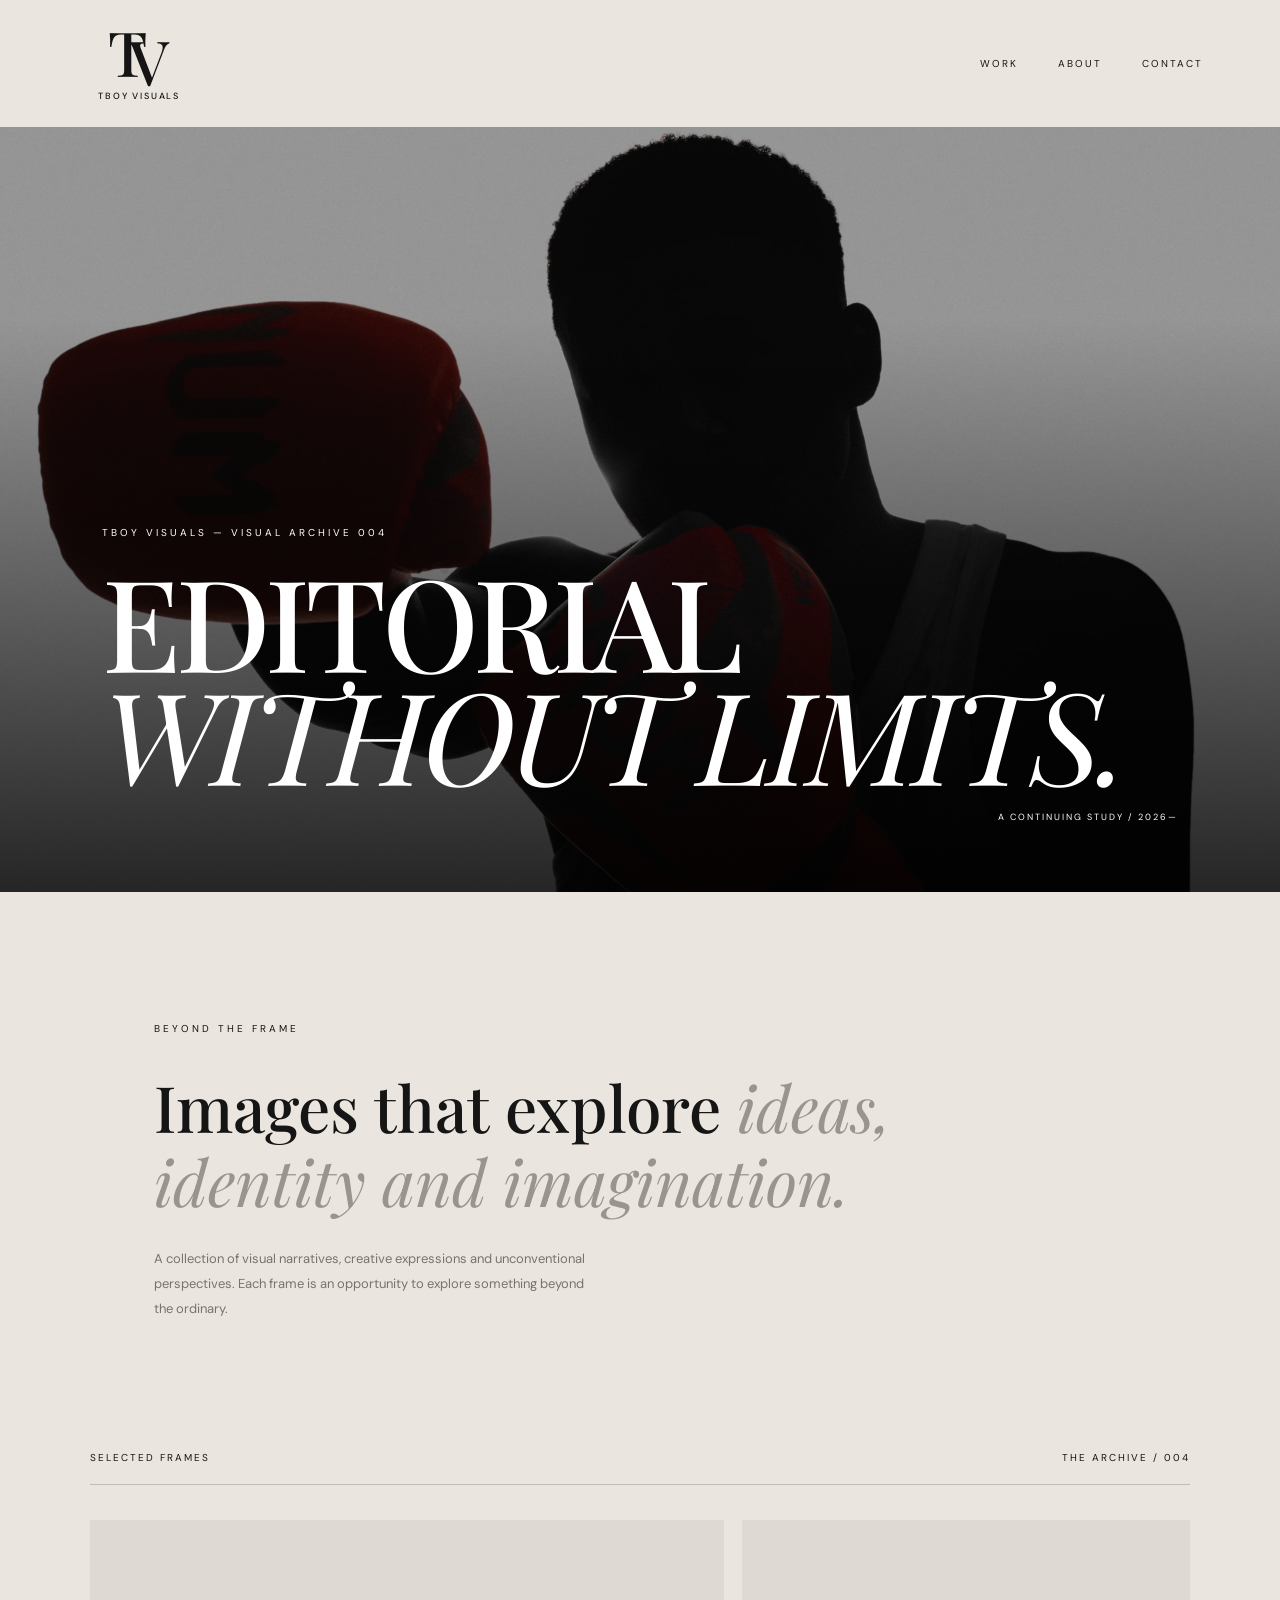
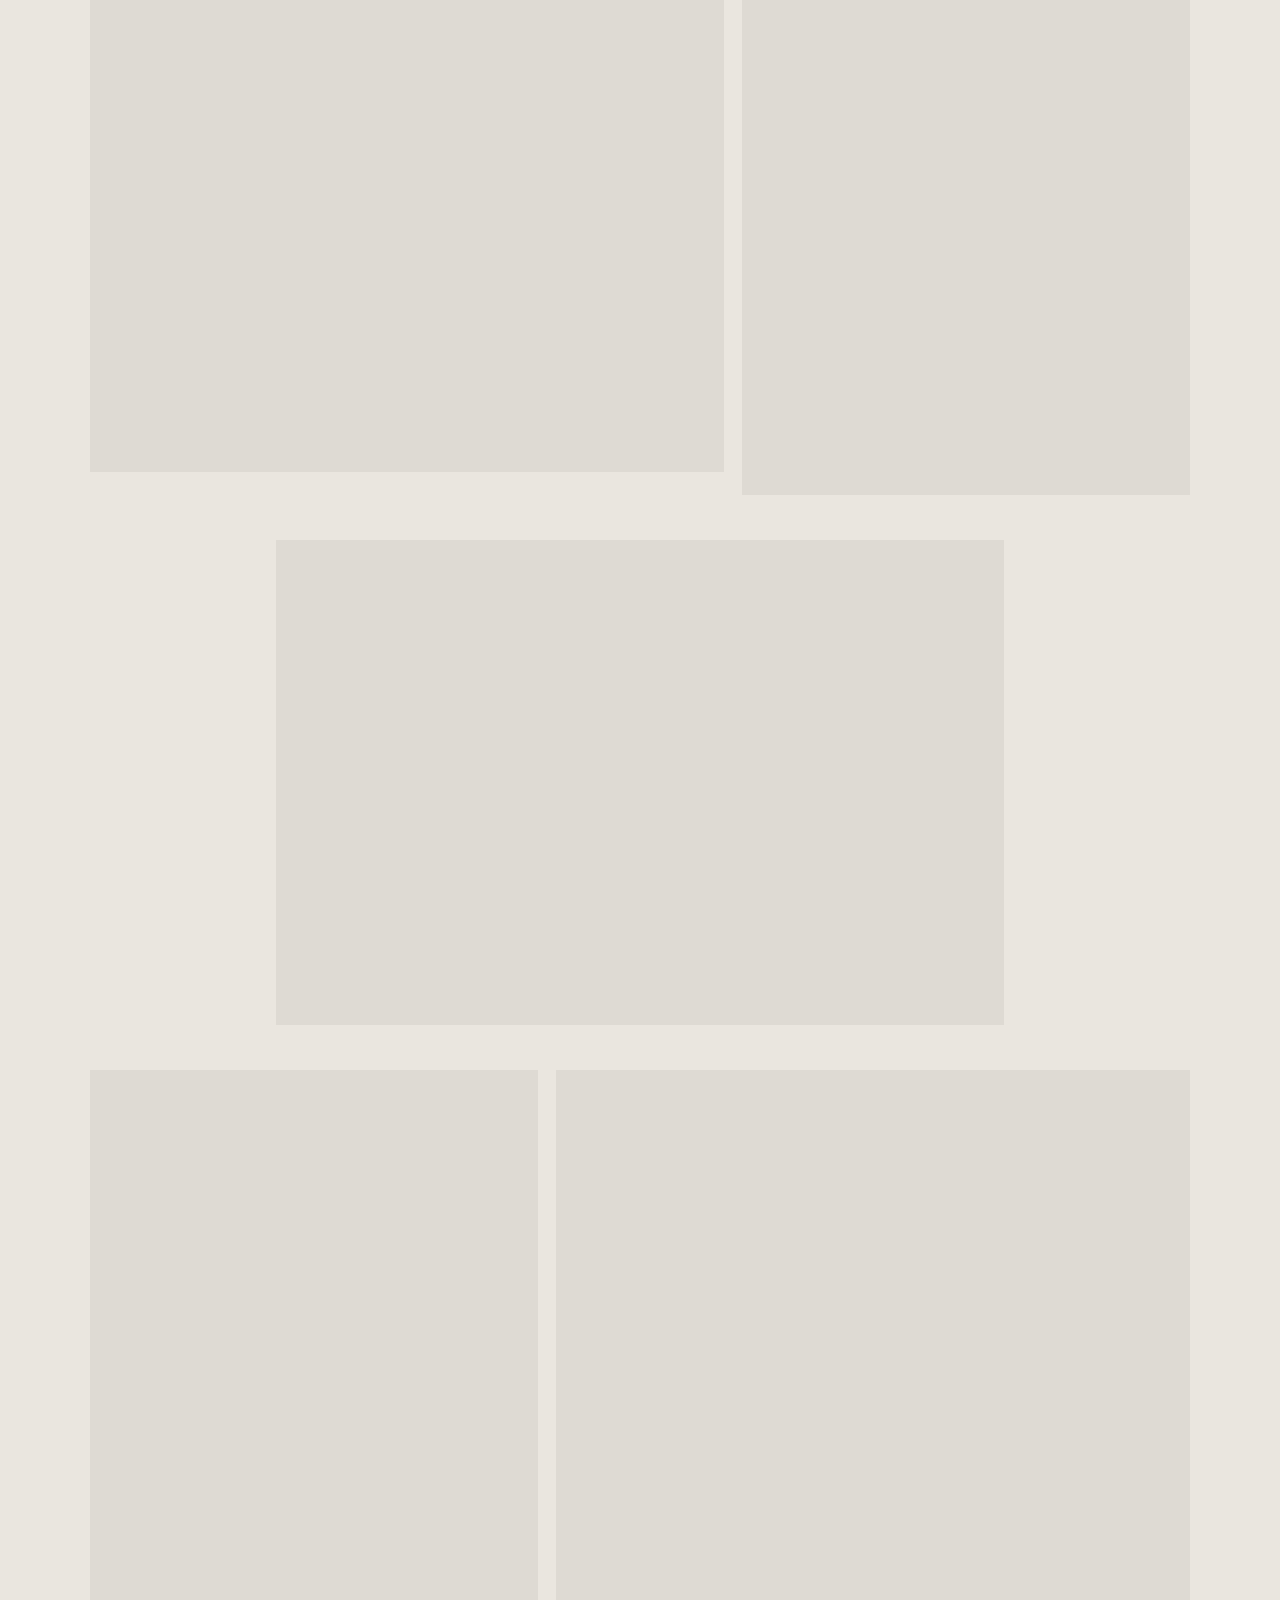
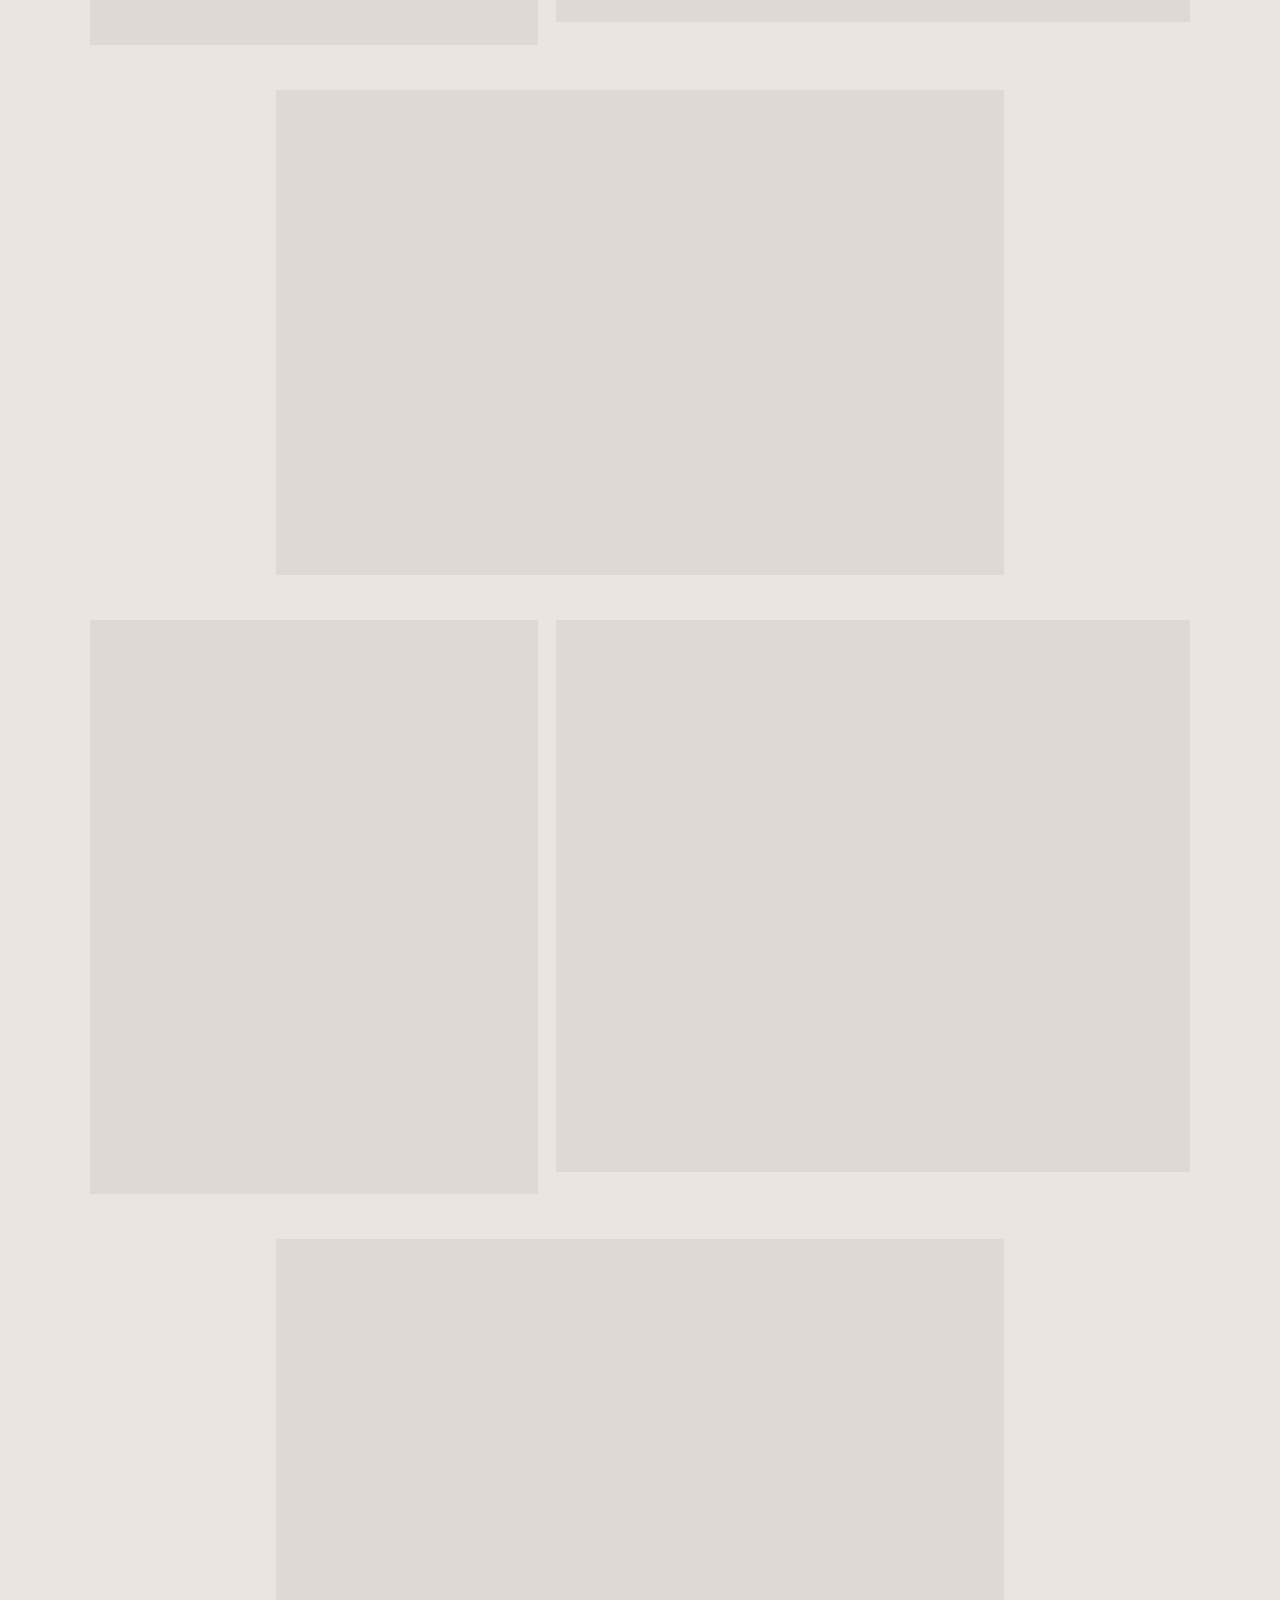
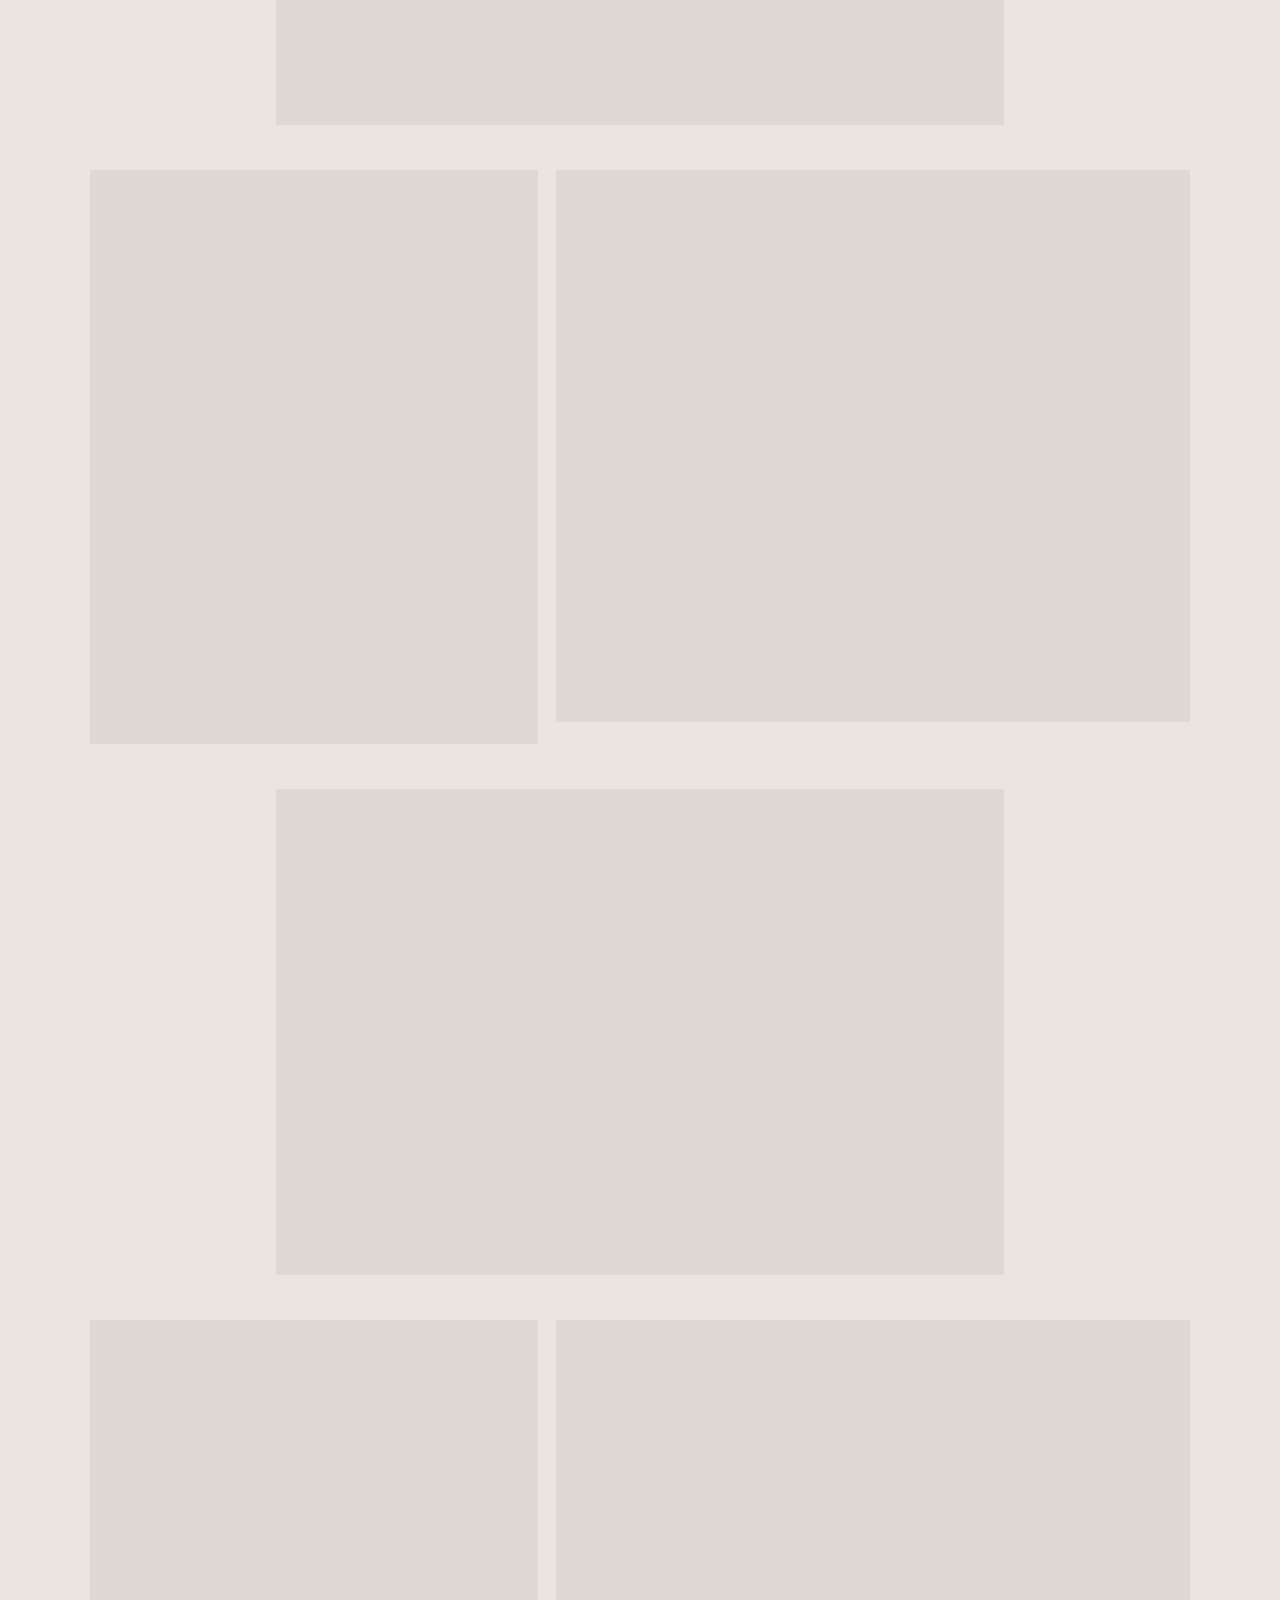
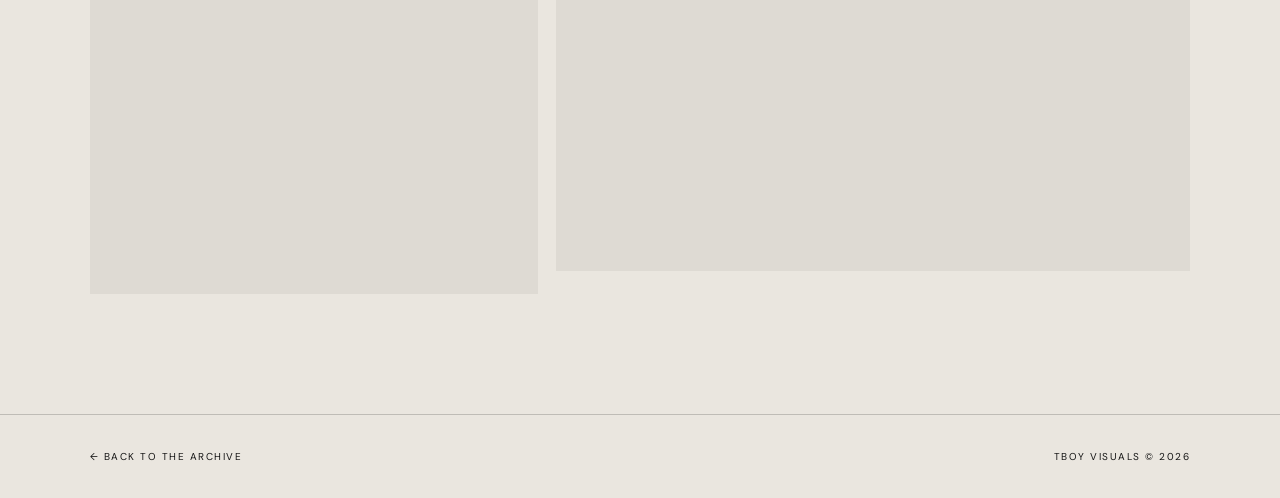
==== project/editorial.html @ 722195fd "Update portfolio gallery and captions" ====
<!DOCTYPE html>
<html lang="en">

<head>
    <meta charset="UTF-8">
    <meta name="viewport" content="width=device-width, initial-scale=1.0">

    <title>Editorial — Tboy Visuals</title>
    <meta name="description" content="Explore the editorial photography archive of Tboy Visuals, featuring creative portraits, visual stories and artistic experiments.">

    <link rel="stylesheet" href="../style.css">
    <link rel="stylesheet" href="editorial.css">
</head>

<body class="editorial-page">

    <!-- NAVIGATION -->
    <header class="navbar">

        <a href="../index.html" class="logo">
            <span class="logo-monogram">
                <span class="logo-t">T</span>
                <span class="logo-v">V</span>
            </span>

            <span class="logo-name">TBOY VISUALS</span>
        </a>

        <nav class="nav-links">
            <a href="../index.html#work">WORK</a>
            <a href="../index.html#about">ABOUT</a>
            <a href="../index.html#contact">CONTACT</a>
        </nav>

    </header>

    <main>

        <!-- EDITORIAL HERO -->
        <section class="editorial-hero">

            <img
                src="../images-webp/Editorial/cover.webp"
                alt="Editorial photography archive cover"
                fetchpriority="high"
                decoding="async"
            >

            <div class="editorial-hero-text">
                <p>TBOY VISUALS — VISUAL ARCHIVE 004</p>

                <h1>
                    EDITORIAL<br>
                    <em>WITHOUT LIMITS.</em>
                </h1>
            </div>

            <span class="editorial-hero-index">
                A CONTINUING STUDY / 2026—
            </span>

        </section>

        <!-- INTRODUCTION -->
        <section class="editorial-intro">

            <p class="editorial-label">
                BEYOND THE FRAME
            </p>

            <h2>
                Images that explore
                <em>ideas, identity and imagination.</em>
            </h2>

            <p class="editorial-description">
                A collection of visual narratives, creative expressions
                and unconventional perspectives. Each frame is an
                opportunity to explore something beyond the ordinary.
            </p>

        </section>

        <!-- EDITORIAL ARCHIVE -->
        <section class="editorial-collection" id="collection">

            <div class="editorial-collection-heading">
                <p>SELECTED FRAMES</p>
                <span>THE ARCHIVE / 004</span>
            </div>

            <div class="editorial-grid">

                <figure class="editorial-item editorial-large">
                    <img src="../images-webp/Editorial/BTUY6189.webp" alt="Editorial photograph" loading="lazy" decoding="async">
                </figure>

                <figure class="editorial-item editorial-tall">
                    <img src="../images-webp/Editorial/BWYS1228.webp" alt="Editorial photograph" loading="lazy" decoding="async">
                </figure>

                <figure class="editorial-item editorial-wide">
                    <img src="../images-webp/Editorial/BWYZ4454.webp" alt="Editorial photograph" loading="lazy" decoding="async">
                </figure>

                <figure class="editorial-item editorial-tall">
                    <img src="../images-webp/Editorial/EIAX9737.webp" alt="Editorial photograph" loading="lazy" decoding="async">
                </figure>

                <figure class="editorial-item editorial-large">
                    <img src="../images-webp/Editorial/FTWK3953.webp" alt="Editorial photograph" loading="lazy" decoding="async">
                </figure>

                <figure class="editorial-item editorial-wide">
                    <img src="../images-webp/Editorial/GRJX7339.webp" alt="Editorial photograph" loading="lazy" decoding="async">
                </figure>

                <figure class="editorial-item editorial-tall">
                    <img src="../images-webp/Editorial/HGES3679.webp" alt="Editorial photograph" loading="lazy" decoding="async">
                </figure>

                <figure class="editorial-item editorial-large">
                    <img src="../images-webp/Editorial/HHCA7474.webp" alt="Editorial photograph" loading="lazy" decoding="async">
                </figure>

                <figure class="editorial-item editorial-wide">
                    <img src="../images-webp/Editorial/IKUN6637.webp" alt="Editorial photograph" loading="lazy" decoding="async">
                </figure>

                <figure class="editorial-item editorial-tall">
                    <img src="../images-webp/Editorial/LSKI1892.webp" alt="Editorial photograph" loading="lazy" decoding="async">
                </figure>

                <figure class="editorial-item editorial-large">
                    <img src="../images-webp/Editorial/MNEJ0336.webp" alt="Editorial photograph" loading="lazy" decoding="async">
                </figure>

                <figure class="editorial-item editorial-wide">
                    <img src="../images-webp/Editorial/OBAS9165.webp" alt="Editorial photograph" loading="lazy" decoding="async">
                </figure>

                <figure class="editorial-item editorial-tall">
                    <img src="../images-webp/Editorial/OSHS4304.webp" alt="Editorial photograph" loading="lazy" decoding="async">
                </figure>

                <figure class="editorial-item editorial-large">
                    <img src="../images-webp/Editorial/RAYI9816.webp" alt="Editorial photograph" loading="lazy" decoding="async">
                </figure>

            </div>

        </section>

    </main>

    <!-- FOOTER -->
    <footer class="editorial-footer">

        <a href="../index.html">← BACK TO THE ARCHIVE</a>

        <span>TBOY VISUALS © 2026</span>

    </footer>

    <script src="editorial.js"></script>

</body>
</html>
---- style.css ----
@import url('https://fonts.googleapis.com/css2?family=DM+Sans:wght@400;500;600;700&family=Playfair+Display:ital,wght@0,500;0,600;0,700;1,500;1,600;1,700&display=swap');

:root {
    --dark: #151515;
    --cream: #eae6df;
    --muted: #99958e;
    --accent: #b5a58c;
}

* {
    margin: 0;
    padding: 0;
    box-sizing: border-box;
}

html {
    scroll-behavior: smooth;
}

body {
    background: var(--cream);
    color: var(--dark);
    font-family: 'DM Sans', sans-serif;
}

/* =================================
   NAVIGATION
================================= */

.navbar {
    width: 100%;
    padding: 25px 6%;
    display: flex;
    justify-content: space-between;
    align-items: center;
    background: var(--cream);
    position: relative;
    z-index: 100;
}

.logo {
    color: var(--dark);
    font-size: 23px;
    font-weight: 700;
    letter-spacing: -2px;
    text-decoration: none;
}

.nav-links {
    display: flex;
    gap: 40px;
}

.nav-links a {
    position: relative;
    display: inline-block;
    padding: 8px 0;
    text-decoration: none;
    color: var(--dark);
    font-size: 10px;
    letter-spacing: 2px;
    transition: color 0.35s ease;
}

.nav-links a::after {
    content: "";
    position: absolute;
    left: 0;
    bottom: 2px;
    width: 100%;
    height: 1px;
    background: var(--dark);
    transform: scaleX(0);
    transform-origin: right;
    transition: transform 0.4s cubic-bezier(.2,.7,.2,1);
}

.nav-links a:hover::after {
    transform: scaleX(1);
    transform-origin: left;
}

.nav-links a:hover {
    opacity: 1;
}

.menu-toggle {
    display: none;
    background: none;
    border: none;
    font-size: 24px;
    cursor: pointer;
}

/* SIGNATURE LOGO */

.navbar .logo {
    display: flex;
    flex-direction: column;
    align-items: center;
    justify-content: center;
    flex-shrink: 0;
    width: 125px;
    text-decoration: none;
    color: var(--dark);
    gap: 0;
}

.logo-monogram {
    position: relative;
    display: block;
    width: 76px;
    height: 62px;
    font-family: 'Playfair Display', serif;
    color: var(--dark);
}

.navbar .logo .logo-t,
.navbar .logo .logo-v {
    position: absolute;
    font-size: 62px;
    line-height: 1;
    font-weight: 500;
}

.navbar .logo .logo-t {
    top: -4px;
    left: 7px;
}

.navbar .logo .logo-v {
    top: 5px;
    left: 28px;
}

.navbar .logo .logo-name {
    display: block;
    color: var(--dark);
    font-family: 'DM Sans', sans-serif;
    font-size: 9px;
    font-weight: 500;
    letter-spacing: 0.20em;
    white-space: nowrap;
    margin-top: 3px;
}

/* NAVIGATION INTERACTIONS */

.nav-links a:focus-visible,
.menu-toggle:focus-visible {
    outline: 1px solid var(--dark);
    outline-offset: 5px;
}

.menu-toggle {
    width: 32px;
    height: 32px;
    flex-direction: column;
    align-items: center;
    justify-content: center;
    gap: 6px;
}

.menu-toggle span {
    display: block;
    width: 25px;
    height: 1px;
    background: var(--dark);
    transition: transform 0.35s ease;
    transform-origin: center;
}

.menu-toggle.active span:first-child {
    transform: translateY(3.5px) rotate(45deg);
}

.menu-toggle.active span:last-child {
    transform: translateY(-3.5px) rotate(-45deg);
}

/* =================================
   HERO
================================= */

.hero {
    min-height: 78vh;
    max-height: 850px;

    background:
        linear-gradient(
            to right,
            rgba(21, 21, 21, 0.72),
            rgba(21, 21, 21, 0.12)
        ),
        linear-gradient(
            to top,
            rgba(21, 21, 21, 0.55),
            transparent 35%
        ),
        url("images/hero.JPG") center 40% / cover no-repeat;

    color: var(--cream);
    padding: 100px 6% 35px;
    display: flex;
    flex-direction: column;
    justify-content: space-between;
    position: relative;
    overflow: hidden;
}

.hero-content {
    margin-top: 75px;
    max-width: 850px;
    position: relative;
    z-index: 2;
}

.hero-eyebrow,
.section-label {
    font-size: 10px;
    letter-spacing: 3px;
    font-weight: 600;
}

.hero-eyebrow {
    color: var(--cream);
    margin-bottom: 28px;
    font-size: 9px;
    letter-spacing: 4px;
    font-weight: 500;
    text-transform: uppercase;
    opacity: 0.8;
}

.hero h1 {
    font-size: clamp(65px, 8.5vw, 118px);
    line-height: 0.94;
    letter-spacing: -5px;
    font-weight: 500;
    max-width: 900px;
}

.hero h1 em,
.intro h2 em,
.contact h2 em {
    font-family: 'Playfair Display', serif;
    font-weight: 500;
}

.hero-link {
    display: inline-flex;
    align-items: center;
    gap: 12px;
    margin-top: 45px;
    margin-bottom: 35px;
    padding-bottom: 8px;
    color: var(--cream);
    text-decoration: none;
    font-size: 9px;
    font-weight: 500;
    letter-spacing: 2.5px;
    position: relative;
}

.hero-link::after {
    content: "";
    position: absolute;
    left: 0;
    bottom: 0;
    width: 100%;
    height: 1px;
    background: var(--cream);
    transform: scaleX(0);
    transform-origin: right;
    transition: transform 0.4s cubic-bezier(.2,.7,.2,1);
}

.hero-link:hover::after {
    transform: scaleX(1);
    transform-origin: left;
}

.hero-bottom {
    display: flex;
    justify-content: space-between;
    color: var(--muted);
    font-size: 9px;
    letter-spacing: 2px;
}

/* DESKTOP HERO */

@media (min-width: 769px) {
    .hero {
        background-position:
            center,
            center,
            center 65%;

        background-size:
            auto,
            auto,
            cover;
    }
}

/* =================================
   INTRO
================================= */

.intro {
    padding: 150px 10% 160px;
    background: var(--cream);
    position: relative;
}

.intro .section-label {
    font-size: 9px;
    letter-spacing: 3px;
    color: var(--muted);
    margin-bottom: 65px;
}

.intro h2 {
    max-width: 1050px;
    font-size: clamp(48px, 6.5vw, 88px);
    line-height: 1.08;
    letter-spacing: -3px;
    font-weight: 500;
}

.intro h2 em {
    font-family: 'Playfair Display', serif;
    font-weight: 500;
}

.intro-description {
    max-width: 360px;
    margin: 55px 0 0 auto;
    font-size: 13px;
    line-height: 1.9;
    color: #77736d;
}

/* =================================
   WORK / SELECTED GALLERY
================================= */

.work {
    padding: 100px 6% 150px;
    background: var(--cream);
}

/* ==========================================
   ARCHIVE HEADING — FRAMED EDITORIAL PANEL
========================================== */

.section-heading {
    position: relative;
    display: flex;
    flex-direction: column;
    align-items: flex-start;
    width: 100%;
    margin-bottom: 65px;
    padding: 38px 42px 34px;
    border: 1px solid rgba(21, 21, 21, 0.22);
    background: rgba(255, 255, 255, 0.12);
}

.section-heading::before {
    content: "✿  THE COLLECTION";
    position: absolute;
    top: -7px;
    right: 28px;
    padding: 0 12px;
    background: var(--cream);
    color: var(--muted);
    font-size: 8px;
    font-weight: 500;
    letter-spacing: 2.5px;
}

.section-heading .section-label {
    color: var(--muted);
    font-size: 9px;
    letter-spacing: 3px;
}

.section-heading h2 {
    font-family: 'Playfair Display', serif;
    font-size: clamp(55px, 7vw, 95px);
    font-weight: 500;
    letter-spacing: -4px;
    line-height: 1;
    margin-top: 18px;
}

/* REMOVE REGISTERED SYMBOL */

.section-heading h2 span {
    display: none;
}

/* DESCRIPTION INSIDE THE BORDER */

.section-heading > p {
    max-width: 390px;
    margin-top: 22px;
    color: #77736d;
    font-family: 'Playfair Display', serif;
    font-size: 17px;
    font-style: italic;
    line-height: 1.7;
    letter-spacing: 0;
}

/* DESKTOP HOVER EFFECTS */

@media (hover: hover) {
    .gallery-item:hover img {
        transform: scale(1.07);
    }

    .gallery-item:hover::after {
        opacity: 1;
    }

    .gallery-item:hover span {
        transform: translateY(-10px);
    }
}

/* MOBILE GALLERY PRESENTATION */

@media (hover: none) {
    .gallery-item::after {
        opacity: 0.75;
    }
}

/* =================================
   ABOUT PROFILE
================================= */

.about-profile {
    padding: 130px 8%;
    background: var(--cream);
    display: grid;
    grid-template-columns: 0.9fr 1.1fr;
    align-items: center;
    gap: 10%;
}

/* PORTRAIT */

.about-image {
    position: relative;
    width: 100%;
    max-width: 520px;
}

.about-image img {
    display: block;
    width: 100%;
    height: auto;
    object-fit: cover;
}

.about-image-caption {
    display: block;
    margin-top: 16px;
    font-size: 8px;
    letter-spacing: 2.5px;
    color: var(--muted);
}

/* ABOUT CONTENT */

.about-content {
    max-width: 600px;
}

.about-content .section-label {
    color: var(--muted);
    font-size: 9px;
    letter-spacing: 3px;
    margin-bottom: 35px;
}

.about-content h2 {
    font-size: clamp(42px, 5vw, 68px);
    line-height: 1.08;
    letter-spacing: -3px;
    font-weight: 600;
    margin-bottom: 40px;
}

.about-content h2 em {
    display: block;
    font-family: 'Playfair Display', serif;
    font-weight: 600;
}

/* ABOUT BODY TEXT */

.about-description {
    max-width: 490px;
}

.about-description p {
    font-family: 'DM Sans', sans-serif;
    font-size: 14px;
    font-weight: 600;
    line-height: 1.9;
    letter-spacing: 0.1px;
    color: #55514c;
    margin-bottom: 25px;
}

/* PERSONAL PHILOSOPHY QUOTE */

.about-quote {
    max-width: 490px;
    margin: 42px 0;
    padding-left: 22px;
    border-left: 2px solid var(--accent);
    font-family: 'Playfair Display', serif;
    font-size: 21px;
    font-weight: 700;
    font-style: italic;
    line-height: 1.75;
    color: var(--dark);
}

/* CLOSING SIGNATURE */

.about-description .about-signature {
    font-family: 'Playfair Display', serif;
    font-size: 19px;
    font-weight: 700;
    font-style: italic;
    line-height: 1.8;
    color: var(--dark);
    margin-top: 35px;
}

/* ABOUT NUMBER */

.about-number {
    display: block;
    margin-top: 45px;
    font-size: 8px;
    letter-spacing: 2px;
    color: var(--muted);
}


/* =================================
   CONTACT — EDITORIAL LAYOUT
================================= */

.contact {
    background: var(--dark);
    color: var(--cream);
    padding: 130px 10% 55px;
}

.contact-layout {
    display: grid;
    grid-template-columns: 1.4fr 0.8fr;
    gap: 8%;
    align-items: center;
    margin-top: 65px;
}

.contact h2 {
    font-size: clamp(55px, 7.5vw, 100px);
    line-height: 1;
    letter-spacing: -5px;
    font-weight: 500;
}

.contact h2 em {
    color: var(--accent);
    font-family: 'Playfair Display', serif;
    font-weight: 500;
}

.contact-intro {
    max-width: 340px;
    color: #aaa49b;
    font-size: 13px;
    line-height: 1.9;
    margin-bottom: 45px;
}

.contact-links {
    display: flex;
    flex-direction: column;
    gap: 30px;
}

.contact-links a {
    display: flex;
    flex-direction: column;
    gap: 9px;
    width: fit-content;
    color: var(--cream);
    text-decoration: none;
    font-size: 10px;
    letter-spacing: 2px;
    transition: opacity 0.3s ease, transform 0.3s ease;
}

.contact-links a span {
    color: #aaa49b;
    font-size: 12px;
    letter-spacing: 0.5px;
}

.contact-links a:hover {
    opacity: 0.65;
    transform: translateX(5px);
}

.contact-signoff {
    margin-top: 110px;
    padding-top: 22px;
    border-top: 1px solid #49443e;
    color: var(--accent);
    font-size: 9px;
    letter-spacing: 3px;
}

/* MOBILE CONTACT */

@media (max-width: 600px) {

    .contact {
        padding: 95px 7% 40px;
    }

    .contact-layout {
        grid-template-columns: 1fr;
        gap: 45px;
        margin-top: 45px;
    }

    .contact h2 {
        font-size: clamp(48px, 12vw, 68px);
        letter-spacing: -3px;
    }

    .contact-intro {
        max-width: 100%;
        margin-bottom: 30px;
    }

    .contact-links {
        gap: 25px;
    }

    .contact-signoff {
        margin-top: 75px;
        font-size: 8px;
        letter-spacing: 2px;
    }
}


/* =================================
   FOOTER — EDITORIAL SIGNATURE
================================= */

.footer {
    background: var(--dark);
    color: var(--muted);
    padding: 30px 10%;
    border-top: 1px solid #333;
    display: flex;
    justify-content: space-between;
    align-items: center;
    gap: 25px;
    font-size: 9px;
    letter-spacing: 1.5px;
}

/* FOOTER LOGO */

.footer-logo {
    display: flex;
    flex-direction: column;
    align-items: center;
    text-decoration: none;
    color: var(--cream);
    gap: 2px;
    transition: opacity 0.3s ease;
}

.footer-logo:hover {
    opacity: 0.6;
}

.footer-monogram {
    position: relative;
    display: block;
    width: 43px;
    height: 37px;
    font-family: 'Playfair Display', serif;
    color: var(--cream);
}

.footer-monogram span {
    position: absolute;
    font-size: 39px;
    line-height: 1;
    font-weight: 500;
}

.footer-monogram span:first-child {
    top: -3px;
    left: 3px;
}

.footer-monogram span:last-child {
    top: 4px;
    left: 19px;
}

.footer-brand {
    font-family: 'DM Sans', sans-serif;
    font-size: 6px;
    font-weight: 600;
    letter-spacing: 1.5px;
    white-space: nowrap;
}

.footer p {
    margin: 0;
    text-align: center;
    font-size: 8px;
}

.footer-links {
    display: flex;
    align-items: center;
    gap: 28px;
}

.footer-links a {
    color: var(--cream);
    text-decoration: none;
    font-size: 8px;
    letter-spacing: 1.5px;
    transition: opacity 0.3s ease, transform 0.3s ease;
}

.footer-links a:hover {
    opacity: 0.55;
    transform: translateY(-2px);
}

/* MOBILE FOOTER */

@media (max-width: 600px) {

    .footer {
        padding: 30px 7%;
        flex-direction: column;
        align-items: center;
        gap: 25px;
    }

    .footer p {
        order: 3;
        font-size: 7px;
    }

    .footer-links {
        order: 2;
        gap: 25px;
    }

    .footer-logo {
        order: 1;
    }
}


/* =================================
   CINEMATIC PAGE TRANSITIONS
================================= */

body {
    opacity: 1;
    transform: scale(1);
    filter: blur(0);

    transition:
        opacity 0.35s ease,
        transform 0.35s ease,
        filter 0.35s ease;

    animation: pageReveal 0.8s ease both;
}

@keyframes pageReveal {
    from {
        opacity: 0;
        transform: scale(0.99);
        filter: blur(5px);
    }

    to {
        opacity: 1;
        transform: scale(1);
        filter: blur(0);
    }
}

body.page-exit {
    opacity: 0;
    transform: scale(0.99);
    filter: blur(2px);
}

@media (prefers-reduced-motion: reduce) {
    body {
        animation: none;
        transition: none;
    }
}

/* NATIVE PAGE TRANSITIONS */

@view-transition {
    navigation: auto;
}

::view-transition-old(root) {
    animation: page-out 0.35s ease both;
}

::view-transition-new(root) {
    animation: page-in 0.45s ease both;
}

@keyframes page-out {
    to {
        opacity: 0;
        transform: scale(0.985);
        filter: blur(3px);
    }
}

@keyframes page-in {
    from {
        opacity: 0;
        transform: scale(1.015);
        filter: blur(3px);
    }

    to {
        opacity: 1;
        transform: scale(1);
        filter: blur(0);
    }
}

/* =================================
   MOBILE RESPONSIVE DESIGN
================================= */

@media (max-width: 768px) {

    /* NAVIGATION */

    .navbar {
        padding: 18px 6%;
    }

    .menu-toggle {
        display: flex;
        position: relative;
        z-index: 102;
    }

    .menu-toggle:has(span:first-child) {
        transition: transform 0.3s ease;
    }

    .nav-links {
        display: flex;
        position: absolute;
        top: 100%;
        left: 0;
        width: 100%;
        padding: 30px 6%;
        background: var(--cream);
        flex-direction: column;
        gap: 25px;
        z-index: 101;

        opacity: 0;
        visibility: hidden;
        pointer-events: none;
        transform: translateY(-10px);

        transition:
            opacity 0.35s ease,
            transform 0.35s ease,
            visibility 0.35s ease;
    }

    .nav-links.active {
        opacity: 1;
        visibility: visible;
        pointer-events: auto;
        transform: translateY(0);
    }

    .nav-links a {
        width: fit-content;
        font-size: 11px;
        letter-spacing: 2.5px;
    }

    .menu-toggle.active span:first-child {
        transform: translateY(3.5px) rotate(45deg);
    }

    .menu-toggle.active span:last-child {
        transform: translateY(-3.5px) rotate(-45deg);
    }

    /* HERO */

    .hero {
        min-height: 75vh;
        padding: 80px 6% 25px;
        justify-content: flex-start;
        gap: 0;
    }

    .hero-content {
        margin-top: 170px;
    }

    .hero-link {
        margin-bottom: 10px;
        position: relative;
        top: 60px;
    }

    .hero-bottom {
        margin-top: 70px;
        gap: 20px;
        font-size: 7px;
    }

    /* INTRO */

    .intro {
        padding: 100px 6% 110px;
    }

    .intro .section-label {
        margin-bottom: 45px;
        font-size: 8px;
    }

    .intro h2 {
        font-size: clamp(42px, 10vw, 58px);
        line-height: 1.08;
        letter-spacing: -2px;
    }

    .intro-description {
        max-width: 280px;
        margin: 40px 0 0 auto;
        font-size: 12px;
    }

    /* WORK */

    .work {
        padding: 80px 6% 100px;
    }

    .section-heading {
        margin-bottom: 45px;
        padding: 29px 23px 26px;
    }

    .section-heading::before {
        right: 16px;
        font-size: 7px;
        letter-spacing: 2px;
    }

    .section-heading h2 {
        font-size: clamp(48px, 12vw, 58px);
        letter-spacing: -3px;
    }

    .section-heading h2 span {
        font-size: 14px;
        margin-left: 5px;
        transform: translateY(4px);
    }

    .section-heading > p {
        max-width: 260px;
        margin-top: 17px;
        font-size: 11px;
    }

    .gallery {
        grid-template-columns: 1fr;
        gap: 45px;
    }

    .gallery-item {
        width: 100%;
        aspect-ratio: 4 / 5;
    }

    .item-one,
    .item-two,
    .item-three,
    .item-four {
        grid-column: 1;
        margin-top: 0;
    }

    
/* =================================
   MOBILE ABOUT — EDITORIAL LAYOUT
================================= */

.about-profile {
    padding: 85px 7% 100px;
    display: grid;
    grid-template-columns: repeat(2, minmax(0, 1fr));
    column-gap: 0;
    row-gap: 0;
    align-items: start;
}

/* PORTRAIT */

.about-image {
    grid-column: 1 / 3;
    grid-row: 1;
    width: 74%;
    max-width: none;
    position: relative;
    z-index: 1;
    margin-left: -12px;
}

.about-image img {
    display: block;
    width: 100%;
    height: auto;
    object-fit: cover;
}

.about-image-caption {
    margin-top: 12px;
    font-size: 7px;
    letter-spacing: 2px;
}

/* ALLOW CONTENT TO FOLLOW THE GRID */

.about-content {
    display: contents;
}

/* HEADING — OVERLAPPING THE PORTRAIT */
.about-heading {
    grid-column: 2;
    grid-row: 1;
    position: relative;
    z-index: 2;
    margin-top: 65px;
    margin-left: -20px;
    padding: 20px 0 20px 15px;
    background: var(--cream);
}

.about-content .section-label {
    font-size: 7px;
    line-height: 1.8;
    letter-spacing: 1.5px;
    margin-bottom: 18px;
}

.about-content h2 {
    font-size: clamp(27px, 7.5vw, 37px);
    line-height: 1.08;
    letter-spacing: -1.8px;
    margin-bottom: 0;
}

.about-content h2 em {
    display: block;
    margin-top: 5px;
}

/* STAGGERED BODY TEXT */

.about-description {
    grid-column: 1 / 3;
    grid-row: 2;
    width: 100%;
    max-width: none;
    margin-top: 55px;
}

.about-description p {
    font-size: 13px;
    font-weight: 600;
    line-height: 1.9;
    letter-spacing: 0.1px;
    color: #55514c;
    margin-bottom: 30px;
}

/* FIRST PARAGRAPH */

.about-description p:first-child {
    width: 83%;
    margin-left: auto;
    text-align: left;
}

/* SECOND PARAGRAPH */

.about-description p:nth-child(2) {
    width: 84%;
    margin-left: 0;
    margin-top: 35px;
}

/* QUOTE — EDITORIAL FEATURE */

.about-quote {
    width: 92%;
    max-width: none;
    margin: 55px 0 45px auto;
    padding: 18px 0 18px 18px;
    border-left: 2px solid var(--accent);
    font-family: 'Playfair Display', serif;
    font-size: 19px;
    font-weight: 700;
    font-style: italic;
    line-height: 1.7;
    color: var(--dark);
}

/* CLOSING SIGNATURE */

.about-description .about-signature {
    width: 78%;
    margin: 45px 0 0 8%;
    font-family: 'Playfair Display', serif;
    font-size: 18px;
    font-weight: 700;
    font-style: italic;
    line-height: 1.8;
    color: var(--dark);
}

/* FOOTNOTE */

.about-number {
    grid-column: 1 / 3;
    grid-row: 3;
    margin-top: 45px;
    font-size: 8px;
    letter-spacing: 2px;
}

    /* CONTACT */

    .contact {
        padding: 100px 7%;
    }

    .contact h2 {
        letter-spacing: -3px;
    }

    /* FOOTER */

    footer {
        gap: 20px;
        font-size: 7px;
    }

}


/* =================================
   ABOUT PAGE PREVIEW
================================= */

.about-preview {
    padding: 120px 8%;
    background: var(--cream);
    display: grid;
    grid-template-columns: 0.85fr 1.15fr;
    align-items: center;
    gap: 10%;
}

.about-preview-image {
    width: 100%;
    max-width: 440px;
}

.about-preview-image img {
    display: block;
    width: 100%;
    height: auto;
}

.about-preview-content {
    max-width: 580px;
}

.about-preview-content .section-label {
    font-size: 9px;
    letter-spacing: 2.5px;
    color: var(--muted);
    margin-bottom: 30px;
}

.about-preview-content h2 {
    font-family: 'Playfair Display', serif;
    font-size: clamp(38px, 5vw, 65px);
    font-weight: 500;
    line-height: 1.1;
    letter-spacing: -2px;
    margin-bottom: 25px;
}

.about-preview-content h2 em {
    display: block;
    color: var(--muted);
    margin-top: 8px;
}

.about-preview-content > p:not(.section-label) {
    max-width: 430px;
    font-size: 13px;
    line-height: 2;
    color: #55514c;
    margin-bottom: 35px;
}

.about-preview-link {
    display: inline-flex;
    align-items: center;
    gap: 25px;
    padding-bottom: 9px;
    border-bottom: 1px solid var(--dark);
    color: var(--dark);
    text-decoration: none;
    font-size: 9px;
    font-weight: 600;
    letter-spacing: 2px;
    transition: gap .3s ease;
}

.about-preview-link:hover {
    gap: 38px;
}

/* MOBILE ABOUT PREVIEW */

@media (max-width: 768px) {

    .about-preview {
        padding: 85px 7%;
        grid-template-columns: 1fr;
        gap: 35px;
    }

    .about-preview-image {
        width: 78%;
        max-width: none;
    }

    .about-preview-content {
        padding-left: 12%;
    }

    .about-preview-content .section-label {
        font-size: 8px;
        margin-bottom: 22px;
    }

    .about-preview-content h2 {
        font-size: clamp(35px, 9vw, 48px);
        letter-spacing: -1.5px;
    }

    .about-preview-content > p:not(.section-label) {
        font-size: 12px;
    }

}
@media (max-width: 600px) {

    .about-page-footer {
        flex-direction: column;
        align-items: flex-start;
        gap: 22px;
    }

    .about-page .about-instagram {
        display: inline-flex;
        align-items: center;
        gap: 10px;
        transition: opacity 0.3s ease, transform 0.3s ease;
    }

    /* REMOVE THE DIVIDER */
    .about-page .about-instagram::before {
        display: none;
    }

    /* INSTAGRAM ICON */
    .about-page .about-instagram svg {
        display: block;
        width: 17px;
        height: 17px;
        flex-shrink: 0;
    }

    /* HOVER AND TAP EFFECT */
    .about-page .about-instagram:hover {
        opacity: 0.6;
        transform: translateX(5px);
    }

    .about-page .about-instagram:active {
        opacity: 0.45;
        transform: translateX(3px);
    }
}


/* ==========================================
   FEATURED WEDDING STORY
========================================== */

.wedding-feature {
    grid-column: 1 / -1;
    position: relative;
    display: block;
    width: 100%;
    aspect-ratio: 16 / 7;
    min-height: 320px;
    overflow: hidden;
    background: #211c18;
    color: #fff;
    text-decoration: none;
    margin-top: 35px;
}

.wedding-feature-image {
    position: absolute;
    inset: 0;
    overflow: hidden;
}

.wedding-feature-image img {
    width: 100%;
    height: 100%;
    object-fit: cover;
    object-position: center 45%;
    transition: transform 1.2s cubic-bezier(.22,.61,.36,1);
}

.wedding-feature-overlay {
    position: absolute;
    inset: 0;
    display: flex;
    flex-direction: column;
    justify-content: space-between;
    padding: 4%;
    background: linear-gradient(
        180deg,
        rgba(0,0,0,.15),
        transparent 35%,
        rgba(0,0,0,.65)
    );
}

.wedding-feature-number {
    font-size: 9px;
    letter-spacing: 3px;
}

.wedding-feature-bottom h3 {
    font-family: 'Playfair Display', serif;
    font-size: clamp(38px, 6vw, 78px);
    font-weight: 400;
    letter-spacing: -2px;
}

.wedding-feature-bottom h3 span {
    font-size: 15px;
    vertical-align: top;
    margin-left: 5px;
}

.wedding-feature-bottom p {
    margin-top: 12px;
    font-size: 9px;
    letter-spacing: 3px;
}

.wedding-feature-enter {
    position: absolute;
    right: 4%;
    bottom: 8%;
    font-size: 9px;
    letter-spacing: 2px;
    border-bottom: 1px solid rgba(255,255,255,.6);
    padding-bottom: 9px;
}

@media (hover: hover) and (pointer: fine) {
    .wedding-feature:hover .wedding-feature-image img {
        transform: scale(1.035);
    }
}

@media (max-width: 700px) {
    .wedding-feature {
        aspect-ratio: 4 / 3;
        min-height: 260px;
        margin-top: 20px;
    }

    .wedding-feature-overlay {
        padding: 6%;
    }

    .wedding-feature-bottom h3 {
        font-size: 43px;
    }

    .wedding-feature-enter {
        right: 6%;
        bottom: 8%;
        font-size: 8px;
    }
}

/* FINAL MOBILE ARCHIVE HEADING OVERRIDE */

@media (max-width: 768px) {

    .section-heading {
        margin-bottom: 45px;
        padding: 29px 23px 26px;
    }

    .section-heading::before {
        right: 16px;
        font-size: 7px;
        letter-spacing: 2px;
    }

    .section-heading h2 {
        font-size: clamp(48px, 12vw, 58px);
        letter-spacing: -3px;
    }

    .section-heading h2 span {
        display: none;
    }

    .section-heading > p {
        max-width: 260px;
        margin-top: 17px;
        font-size: 13px;
    }

}


/* ==========================================
   TBOY VISUALS — PROJECT GALLERY
========================================== */

/* DESKTOP GALLERY */

.gallery {
    display: grid;
    grid-template-columns: repeat(2, minmax(0, 1fr));
    gap: 55px 28px;
    width: 100%;
    max-width: 1200px;
    margin: 0 auto;
}

.wedding-feature {
    grid-column: 1 / -1;
    width: 100%;
    min-width: 0;
}

/* PROJECT CARDS */

.gallery-item {
    display: flex;
    flex-direction: column;
    position: relative;
    width: 100%;
    min-width: 0;
    height: auto;
    aspect-ratio: auto;
    overflow: visible;
    text-decoration: none;
    color: var(--dark);
}

/* PROJECT IMAGES */

.gallery-item img {
    display: block;
    width: 100%;
    height: auto;
    aspect-ratio: 4 / 5;
    object-fit: cover;
    flex-shrink: 0;
    transition: transform 0.8s cubic-bezier(.22,.61,.36,1);
}

/* CAPTIONS */

.gallery-caption {
    position: static;
    display: grid;
    grid-template-columns: 1fr auto;
    align-items: center;
    width: 100%;
    height: auto;
    padding: 15px 2px 0;
    gap: 8px;
    color: var(--dark);
    opacity: 1;
    visibility: visible;
}

.gallery-caption-number {
    grid-column: 1 / -1;
    display: block;
    font-family: 'DM Sans', sans-serif;
    font-size: 9px;
    font-weight: 500;
    letter-spacing: 2px;
    color: #888;
}

.gallery-caption h3 {
    display: block;
    margin: 0;
    font-family: 'Playfair Display', serif;
    font-size: 25px;
    font-weight: 400;
    letter-spacing: -0.5px;
    color: var(--dark);
    opacity: 1;
    visibility: visible;
}

.gallery-caption-link {
    display: block;
    font-family: 'DM Sans', sans-serif;
    font-size: 9px;
    font-weight: 600;
    letter-spacing: 1.5px;
    color: #777;
    opacity: 1;
    visibility: visible;
    transition: color 0.3s ease;
}

/* HOVER EFFECTS */

@media (hover: hover) {

    .gallery-item:hover img {
        transform: scale(1.025);
    }

    .gallery-item:hover .gallery-caption-link {
        color: var(--dark);
    }

    .gallery-item:hover .gallery-caption span {
        transform: none;
    }

}

/* ==========================================
   MOBILE GALLERY
========================================== */

@media (max-width: 768px) {

    .gallery {
        display: grid;
        grid-template-columns: repeat(2, minmax(0, 1fr));
        gap: 30px 14px;
    }

    /* WEDDING FEATURE */

    .wedding-feature {
        grid-column: 1 / -1;
        width: 100%;
        aspect-ratio: 4 / 3;
        min-height: 0;
        margin-top: 0;
    }

    /* FOUR PROJECT CARDS */

    .gallery-item {
        grid-column: auto;
        width: 100%;
        min-width: 0;
        height: auto;
        aspect-ratio: auto;
        margin: 0;
        overflow: visible;
    }

    .gallery-item img {
        width: 100%;
        height: auto;
        aspect-ratio: 4 / 5;
        object-fit: cover;
    }

    /* MOBILE CAPTIONS */

    .gallery-caption {
        padding: 12px 1px 0;
        gap: 6px;
    }

    .gallery-caption-number {
        font-size: 8px;
        letter-spacing: 1.5px;
    }

    .gallery-caption h3 {
        font-size: 19px;
    }

    .gallery-caption-link {
        font-size: 8px;
        letter-spacing: 1px;
    }

}
---- project/editorial.css ----
/* =================================
   EDITORIAL PAGE
================================= */

.editorial-page {
    background: var(--cream);
    color: #151515;
}

/* HERO */

.editorial-hero {
    position: relative;
    min-height: 85vh;
    overflow: hidden;
    background: #151515;
    color: #fff;
    display: flex;
    align-items: flex-end;
    padding: 8%;
}

.editorial-hero > img {
    position: absolute;
    inset: 0;
    width: 100%;
    height: 100%;
    object-fit: cover;
    opacity: 0.65;
}

.editorial-hero::after {
    content: "";
    position: absolute;
    inset: 0;
    background: linear-gradient(
        to top,
        rgba(0, 0, 0, 0.75),
        transparent 75%
    );
}

.editorial-hero-text {
    position: relative;
    z-index: 2;
}

.editorial-hero-text p {
    font-size: 10px;
    letter-spacing: 3px;
    margin-bottom: 25px;
}

.editorial-hero-text h1 {
    font-family: "Playfair Display", serif;
    font-size: clamp(55px, 10vw, 135px);
    line-height: 0.88;
    font-weight: 500;
    letter-spacing: -5px;
}

.editorial-hero-text h1 em {
    font-weight: 400;
}

.editorial-hero-index {
    position: absolute;
    right: 8%;
    bottom: 9%;
    z-index: 2;
    font-size: 9px;
    letter-spacing: 2px;
}

/* INTRODUCTION */

.editorial-intro {
    padding: 130px 12%;
    max-width: 1100px;
}

.editorial-label {
    font-size: 10px;
    letter-spacing: 3px;
    margin-bottom: 35px;
}

.editorial-intro h2 {
    font-family: "Playfair Display", serif;
    font-size: clamp(35px, 5vw, 65px);
    line-height: 1.15;
    font-weight: 500;
    max-width: 850px;
}

.editorial-intro h2 em {
    color: #99958e;
    font-weight: 400;
}

.editorial-description {
    max-width: 450px;
    margin-top: 30px;
    font-size: 13px;
    line-height: 1.9;
    color: #77736d;
}

/* COLLECTION */

.editorial-collection {
    padding: 0 7% 120px;
}

.editorial-collection-heading {
    display: flex;
    justify-content: space-between;
    align-items: center;
    border-bottom: 1px solid rgba(21, 21, 21, 0.2);
    padding-bottom: 20px;
    margin-bottom: 35px;
    font-size: 10px;
    letter-spacing: 2px;
}

/* EDITORIAL GRID */

.editorial-grid {
    display: grid;
    grid-template-columns: repeat(12, 1fr);
    gap: 45px 18px;
    align-items: start;
}

.editorial-item {
    margin: 0;
    overflow: hidden;
    background: #dedad3;
}

.editorial-item img {
    display: block;
    width: 100%;
    height: 100%;
    object-fit: cover;
    transition: transform 0.8s ease;
}

.editorial-item:hover img {
    transform: scale(1.035);
}

.editorial-large {
    grid-column: span 7;
    aspect-ratio: 1.15 / 1;
}

.editorial-tall {
    grid-column: span 5;
    aspect-ratio: 0.78 / 1;
}

.editorial-wide {
    grid-column: 3 / span 8;
    aspect-ratio: 1.5 / 1;
}

/* FOOTER */

.editorial-footer {
    padding: 35px 7%;
    border-top: 1px solid rgba(21, 21, 21, 0.2);
    display: flex;
    justify-content: space-between;
    align-items: center;
    font-size: 10px;
    letter-spacing: 1.5px;
}

.editorial-footer a {
    color: inherit;
    text-decoration: none;
    transition: opacity 0.3s ease;
}

.editorial-footer a:hover {
    opacity: 0.5;
}


/* MOBILE — MATCH FASHION ARCHIVE */

@media (max-width: 768px) {

    .editorial-hero {
        min-height: 70vh;
        padding: 8% 6%;
    }

    .editorial-hero-text h1 {
        font-size: clamp(48px, 12vw, 80px);
        letter-spacing: -2px;
    }

    .editorial-hero-index {
        right: 6%;
        bottom: 5%;
        font-size: 8px;
    }

    .editorial-intro {
        padding: 85px 7%;
    }

    .editorial-intro h2 {
        font-size: 38px;
    }

    .editorial-collection {
        padding: 0 5% 80px;
    }

    .editorial-collection-heading {
        font-size: 8px;
        margin-bottom: 30px;
    }

    /* FIVE-COLUMN GRID */

    .editorial-grid {
        display: grid;
        grid-template-columns: repeat(5, minmax(0, 1fr));
        align-items: start;
        column-gap: 8px;
        row-gap: 45px;
    }

    .editorial-item {
        grid-column: auto;
        width: 85%;
        margin: 0 auto;
        aspect-ratio: auto;
        overflow: visible;
    }

    .editorial-item img {
        display: block;
        width: 100%;
        height: auto;
        object-fit: contain;
    }

    /* COLUMNS 1, 3 AND 5 STAY HIGHER */

    .editorial-item:nth-child(5n + 1),
    .editorial-item:nth-child(5n + 3),
    .editorial-item:nth-child(5n + 5) {
        margin-top: 0;
    }

    /* COLUMNS 2 AND 4 SIT LOWER */

    .editorial-item:nth-child(5n + 2),
    .editorial-item:nth-child(5n + 4) {
        margin-top: 55px;
    }

    .editorial-large,
    .editorial-tall,
    .editorial-wide {
        grid-column: auto;
        width: 85%;
        aspect-ratio: auto;
        margin-left: auto;
        margin-right: auto;
    }

    .editorial-footer {
        flex-direction: column;
        align-items: flex-start;
        gap: 20px;
        padding: 25px 5%;
        font-size: 8px;
    }
}

@media (max-width: 420px) {

    .editorial-hero-text h1 {
        font-size: 46px;
    }

    .editorial-intro h2 {
        font-size: 32px;
    }

    .editorial-grid {
        row-gap: 35px;
        column-gap: 6px;
    }

    .editorial-item:nth-child(5n + 2),
    .editorial-item:nth-child(5n + 4) {
        margin-top: 40px;
    }
}
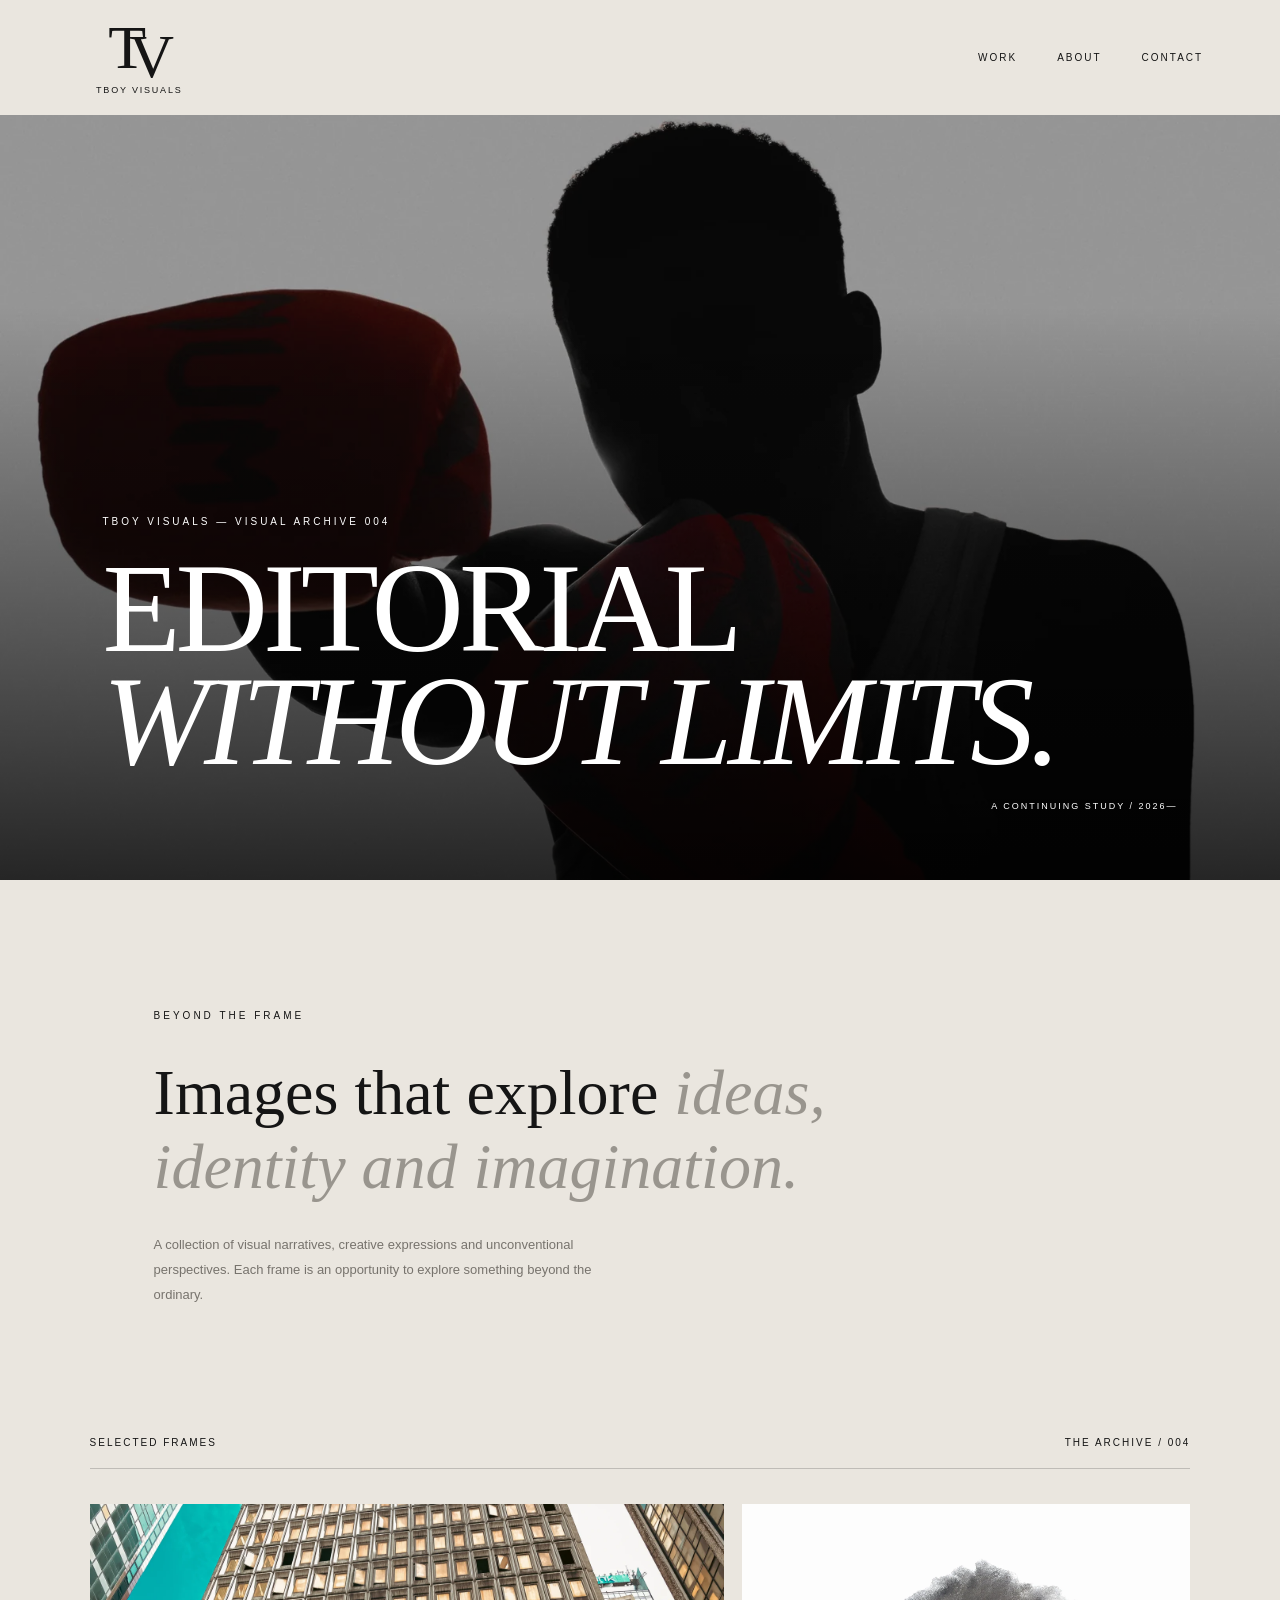
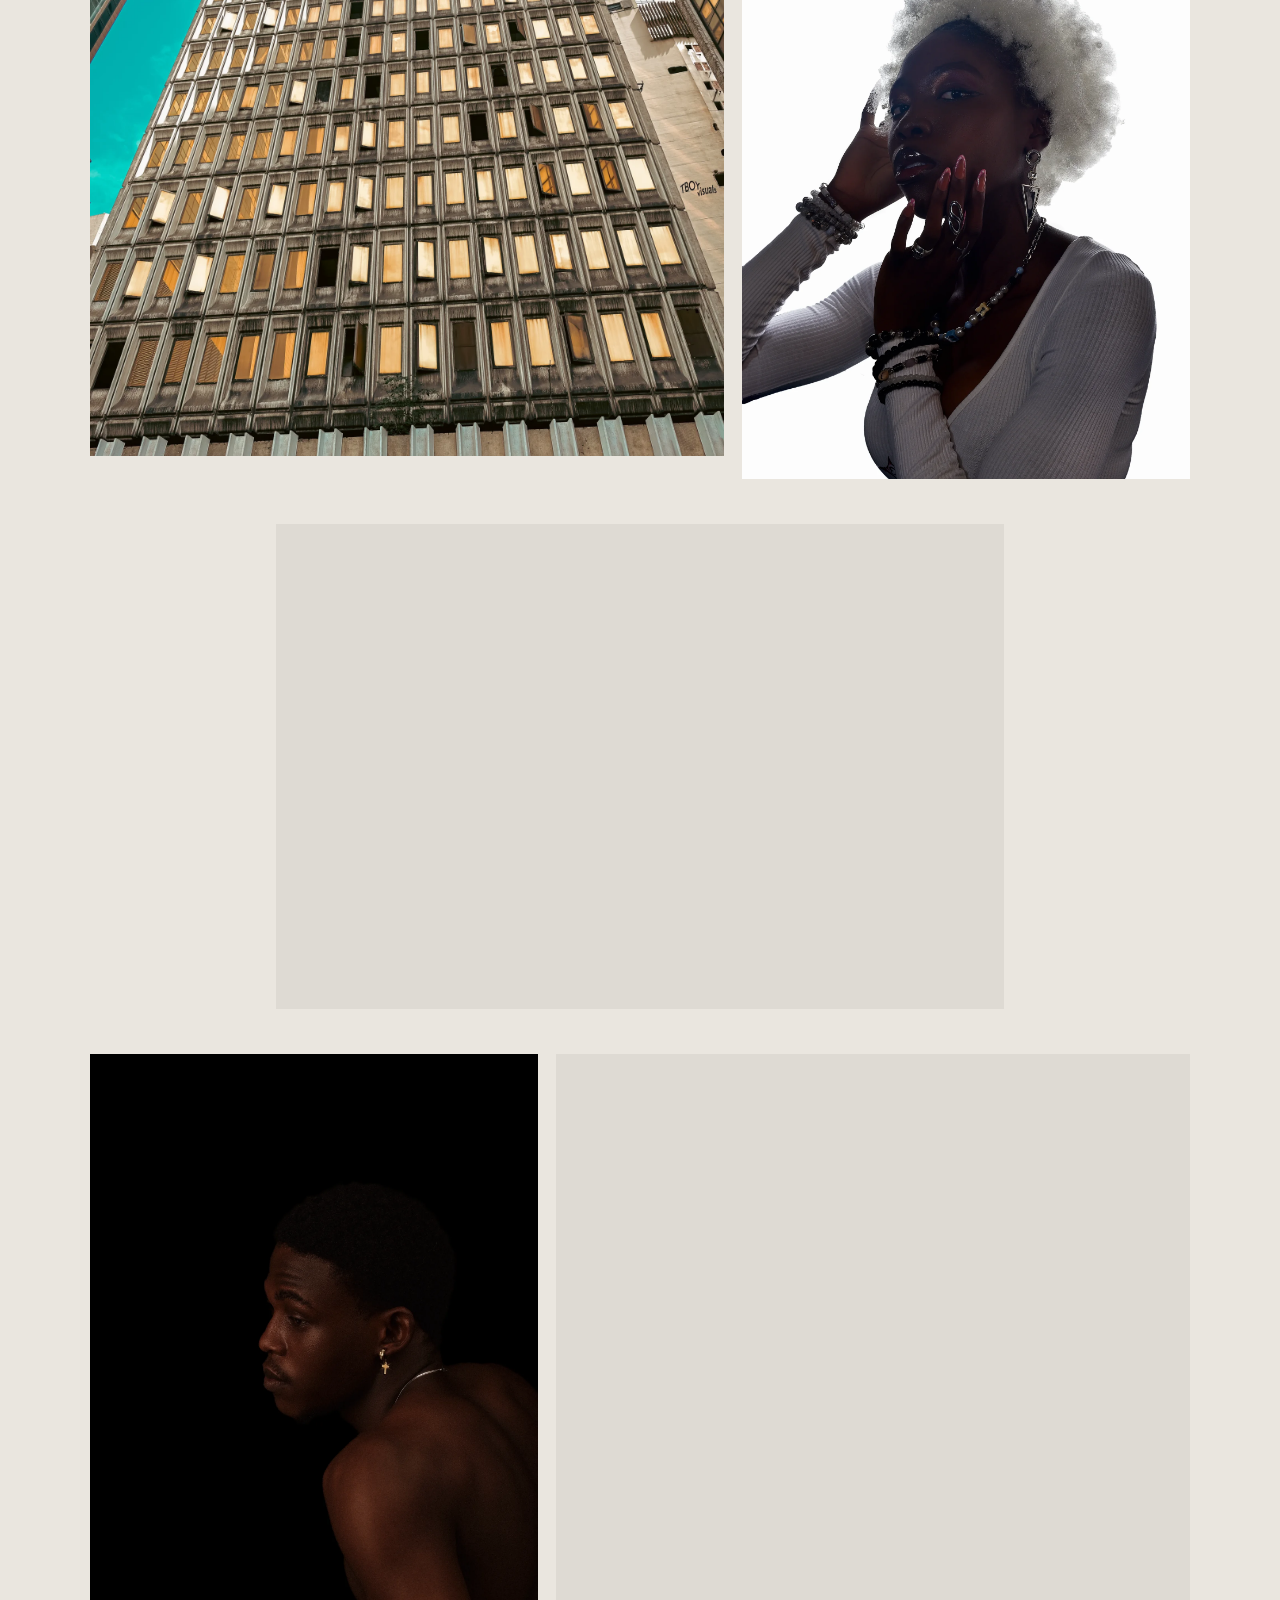
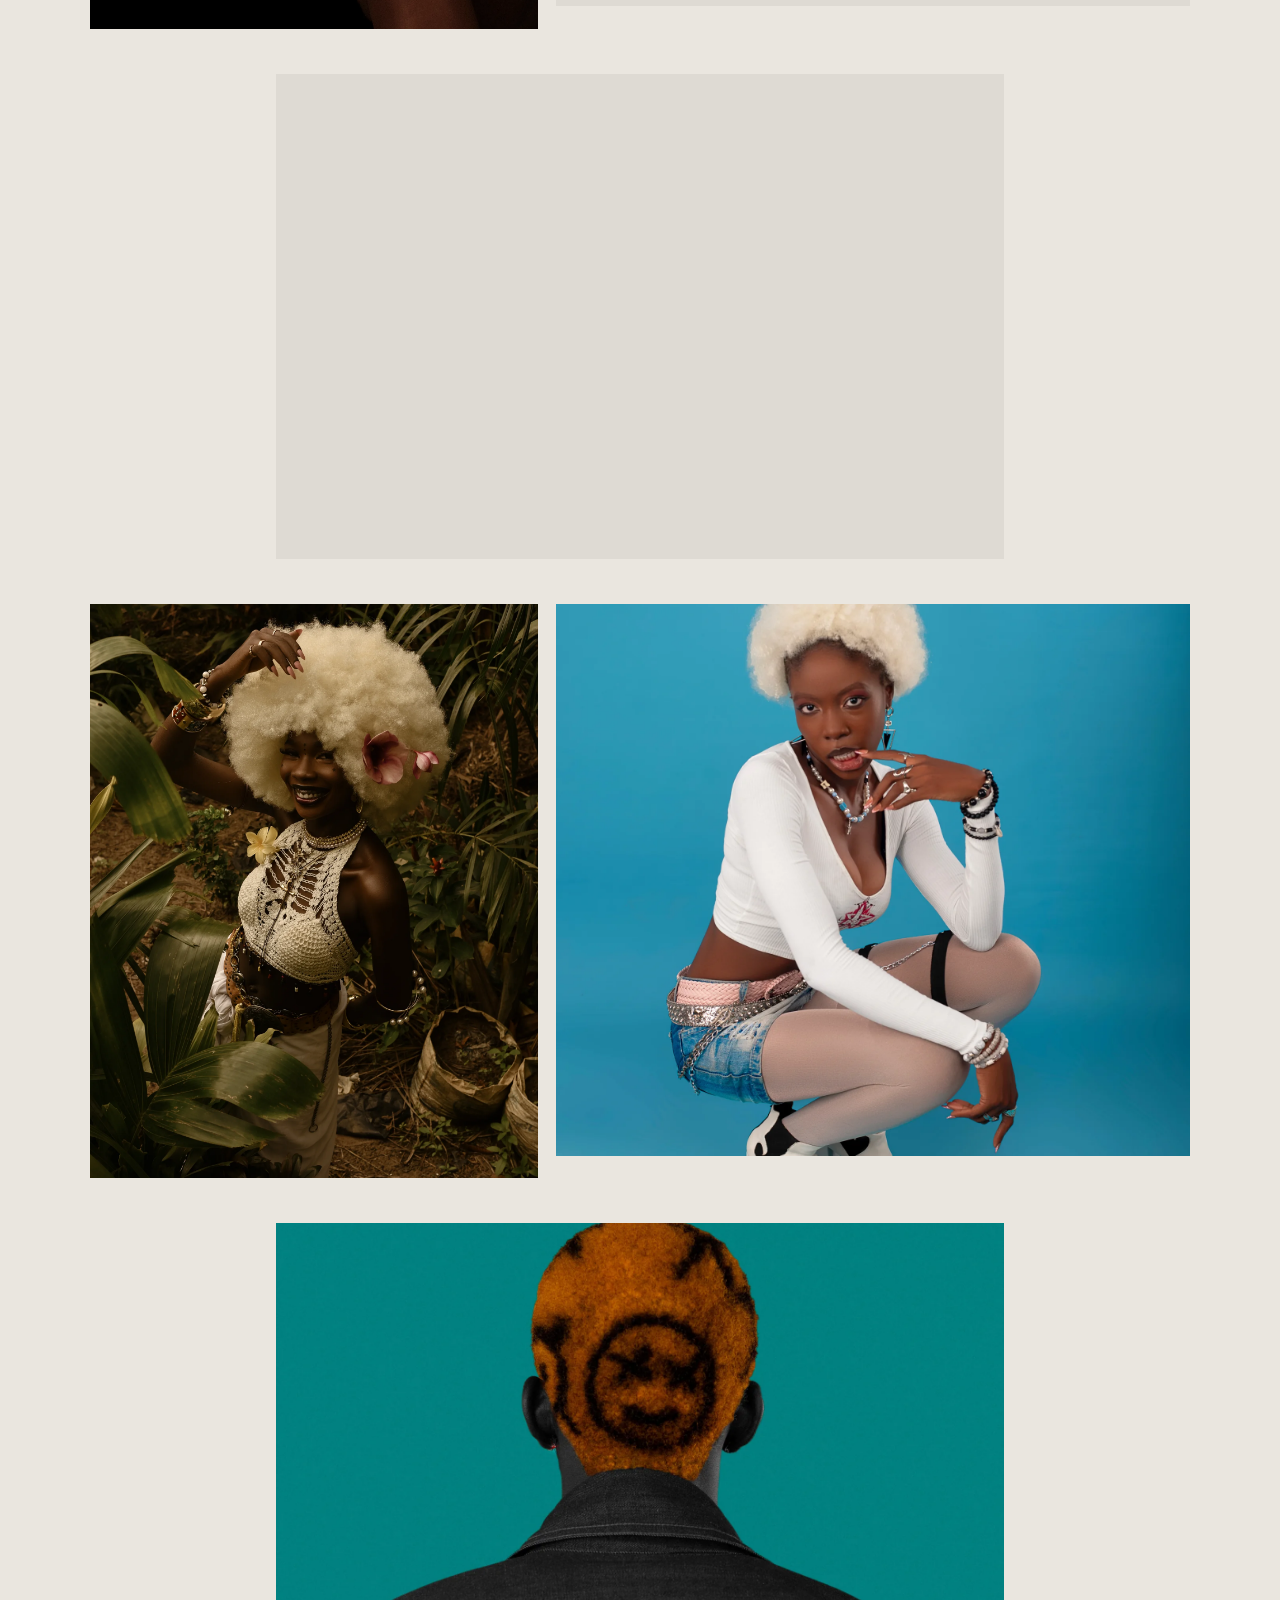
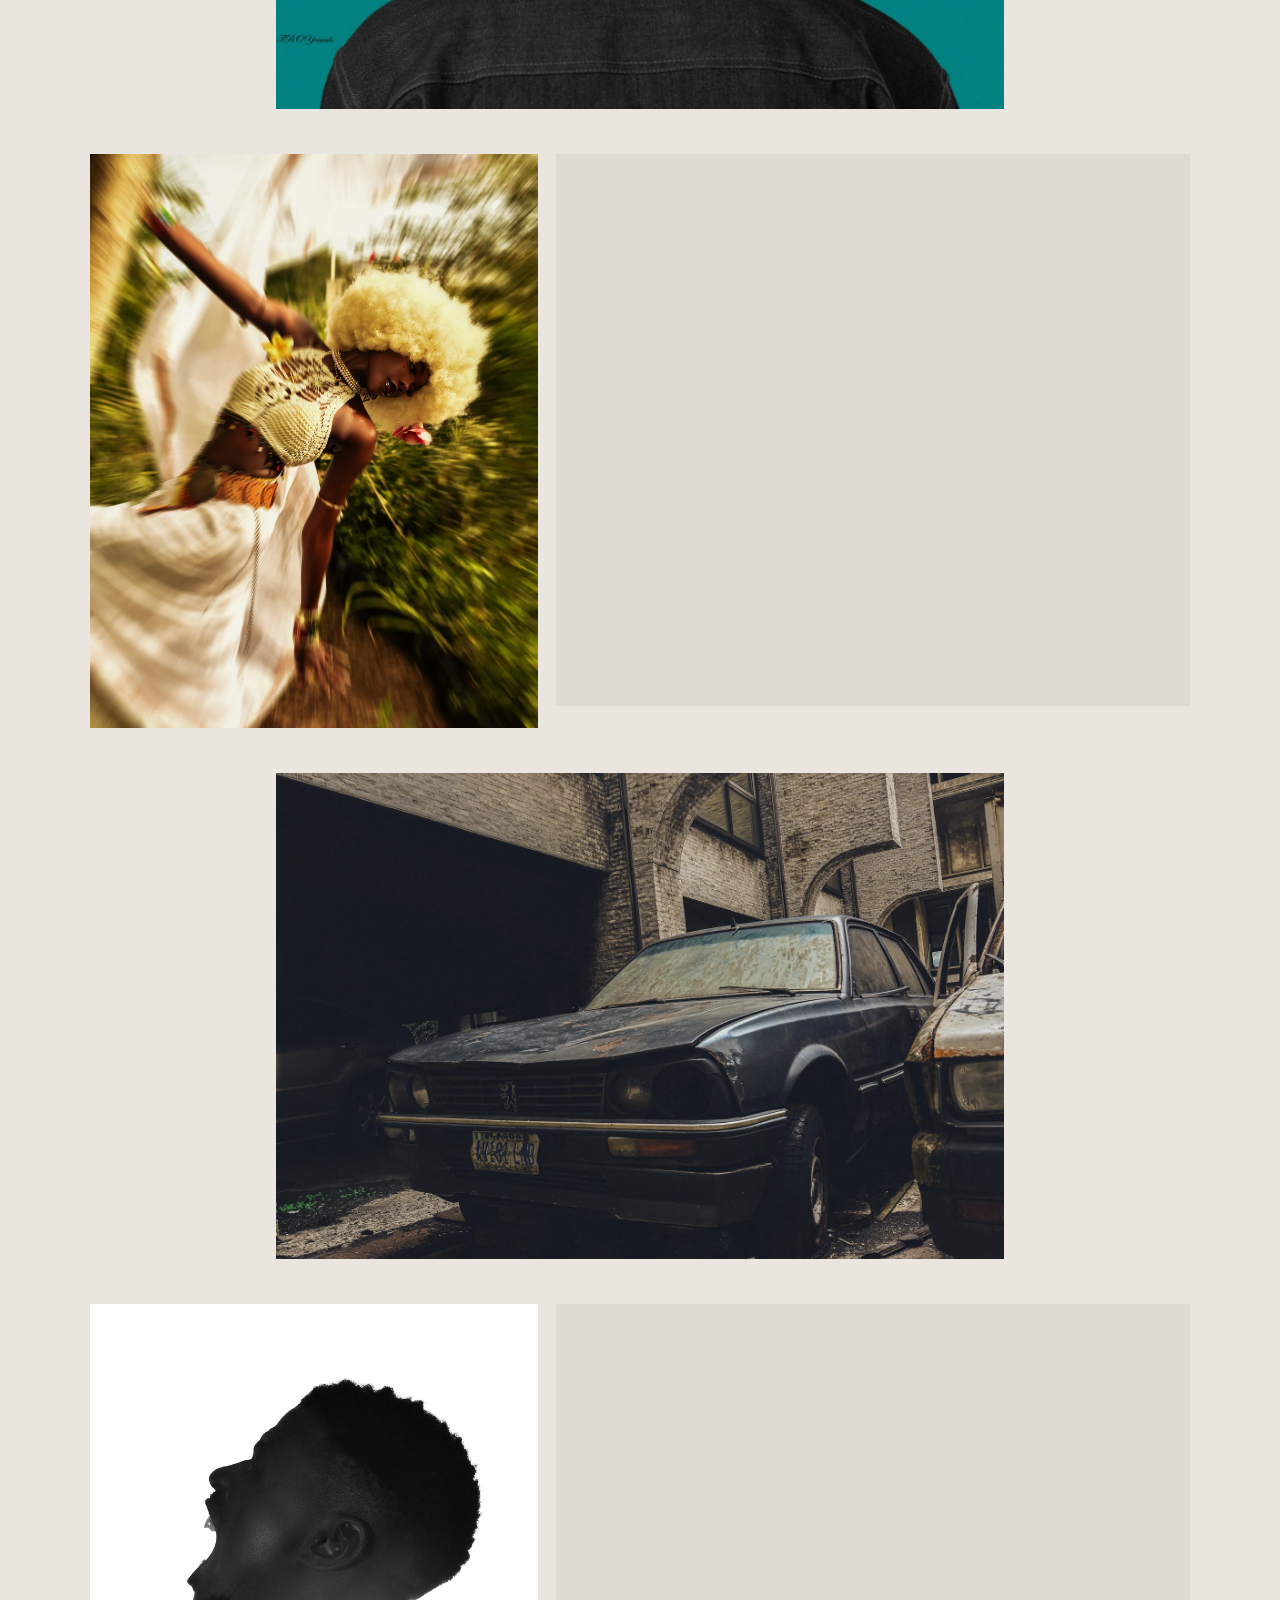
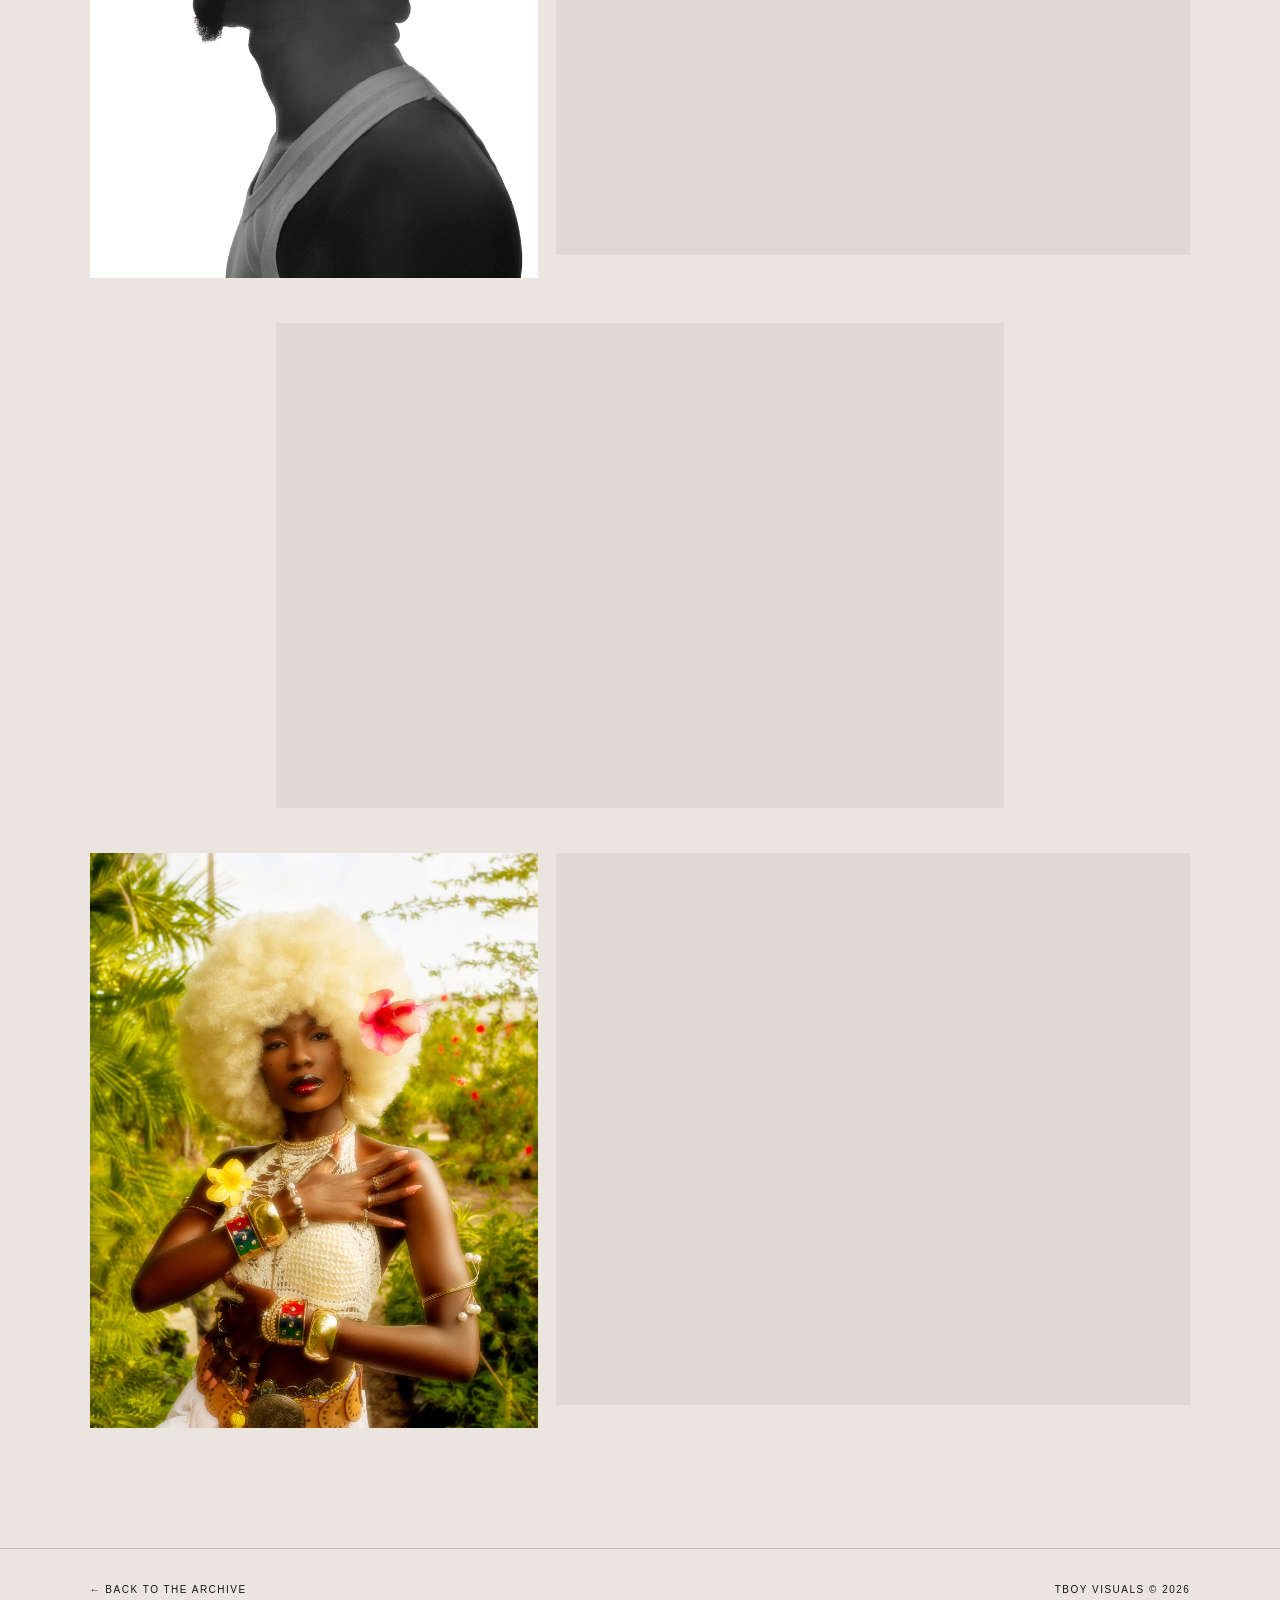
==== commit 39bfb34e: "Update portfolio and add events gallery" ====
--- a/project/editorial.html
+++ b/project/editorial.html
@@ -148,6 +148,19 @@
                     <img src="../images-webp/Editorial/RAYI9816.webp" alt="Editorial photograph" loading="lazy" decoding="async">
                 </figure>
 
+                <figure class="editorial-item editorial-wide">
+                    <img src="../images-webp/Editorial/ADVU0531.webp" alt="Editorial photograph" loading="lazy" decoding="async">
+                </figure>
+
+                <figure class="editorial-item editorial-tall">
+                    <img src="../images-webp/Editorial/NJSU4624.webp" alt="Editorial photograph" loading="lazy" decoding="async">
+                </figure>
+
+                <figure class="editorial-item editorial-large">
+                    <img src="../images-webp/Editorial/PTEH8502.webp" alt="Editorial photograph" loading="lazy" decoding="async">
+                </figure>
+
+
             </div>
 
         </section>
--- a/style.css
+++ b/style.css
@@ -1,6 +1,3 @@
-
-@import url('https://fonts.googleapis.com/css2?family=DM+Sans:wght@400;500;600;700&family=Playfair+Display:ital,wght@0,500;0,600;0,700;1,500;1,600;1,700&display=swap');
-
 :root {
     --dark: #151515;
     --cream: #eae6df;
@@ -180,12 +177,47 @@
 }
 
 /* =================================
-   HERO
+   HERO — OPTIMIZED LCP
 ================================= */
 
 .hero {
     min-height: 78vh;
     max-height: 850px;
+
+    color: var(--cream);
+    padding: 100px 6% 35px;
+
+    display: flex;
+    flex-direction: column;
+    justify-content: space-between;
+
+    position: relative;
+    overflow: hidden;
+    isolation: isolate;
+}
+
+/* HERO PHOTOGRAPH */
+
+.hero-image {
+    position: absolute;
+    inset: 0;
+
+    width: 100%;
+    height: 100%;
+
+    object-fit: cover;
+    object-position: center 40%;
+
+    z-index: -2;
+}
+
+/* DARK GRADIENT OVERLAY */
+
+.hero::before {
+    content: "";
+
+    position: absolute;
+    inset: 0;
 
     background:
         linear-gradient(
@@ -197,23 +229,20 @@
             to top,
             rgba(21, 21, 21, 0.55),
             transparent 35%
-        ),
-        url("images/hero.JPG") center 40% / cover no-repeat;
-
-    color: var(--cream);
-    padding: 100px 6% 35px;
-    display: flex;
-    flex-direction: column;
-    justify-content: space-between;
-    position: relative;
-    overflow: hidden;
-}
+        );
+
+    z-index: -1;
+    pointer-events: none;
+}
+
+/* HERO CONTENT */
 
 .hero-content {
     margin-top: 75px;
     max-width: 850px;
+
     position: relative;
-    z-index: 2;
+    z-index: 1;
 }
 
 .hero-eyebrow,
@@ -248,31 +277,42 @@
     font-weight: 500;
 }
 
+/* HERO LINK */
+
 .hero-link {
     display: inline-flex;
     align-items: center;
     gap: 12px;
+
     margin-top: 45px;
     margin-bottom: 35px;
     padding-bottom: 8px;
+
     color: var(--cream);
     text-decoration: none;
+
     font-size: 9px;
     font-weight: 500;
     letter-spacing: 2.5px;
+
     position: relative;
 }
 
 .hero-link::after {
     content: "";
+
     position: absolute;
     left: 0;
     bottom: 0;
+
     width: 100%;
     height: 1px;
+
     background: var(--cream);
+
     transform: scaleX(0);
     transform-origin: right;
+
     transition: transform 0.4s cubic-bezier(.2,.7,.2,1);
 }
 
@@ -281,14 +321,19 @@
     transform-origin: left;
 }
 
+/* HERO FOOTER */
+
 .hero-bottom {
     display: flex;
     justify-content: space-between;
+
     color: var(--muted);
     font-size: 9px;
     letter-spacing: 2px;
-}
-
+
+    position: relative;
+    z-index: 1;
+}
 /* DESKTOP HERO */
 
 @media (min-width: 769px) {
@@ -352,9 +397,7 @@
     background: var(--cream);
 }
 
-/* ==========================================
-   ARCHIVE HEADING — FRAMED EDITORIAL PANEL
-========================================== */
+/* ARCHIVE HEADING */
 
 .section-heading {
     position: relative;
@@ -555,7 +598,6 @@
     color: var(--muted);
 }
 
-
 /* =================================
    CONTACT — EDITORIAL LAYOUT
 ================================= */
@@ -636,7 +678,6 @@
 /* MOBILE CONTACT */
 
 @media (max-width: 600px) {
-
     .contact {
         padding: 95px 7% 40px;
     }
@@ -667,7 +708,6 @@
         letter-spacing: 2px;
     }
 }
-
 
 /* =================================
    FOOTER — EDITORIAL SIGNATURE
@@ -764,7 +804,6 @@
 /* MOBILE FOOTER */
 
 @media (max-width: 600px) {
-
     .footer {
         padding: 30px 7%;
         flex-direction: column;
@@ -787,85 +826,23 @@
     }
 }
 
-
-/* =================================
-   CINEMATIC PAGE TRANSITIONS
-================================= */
+/* ==========================================
+   CLEAN PAGE TRANSITIONS
+   REMOVED INITIAL PAGE FLASH
+========================================== */
 
 body {
     opacity: 1;
-    transform: scale(1);
-    filter: blur(0);
-
-    transition:
-        opacity 0.35s ease,
-        transform 0.35s ease,
-        filter 0.35s ease;
-
-    animation: pageReveal 0.8s ease both;
-}
-
-@keyframes pageReveal {
-    from {
-        opacity: 0;
-        transform: scale(0.99);
-        filter: blur(5px);
-    }
-
-    to {
-        opacity: 1;
-        transform: scale(1);
-        filter: blur(0);
-    }
-}
-
-body.page-exit {
-    opacity: 0;
-    transform: scale(0.99);
-    filter: blur(2px);
-}
-
-@media (prefers-reduced-motion: reduce) {
-    body {
-        animation: none;
-        transition: none;
-    }
-}
-
-/* NATIVE PAGE TRANSITIONS */
+    transform: none;
+    filter: none;
+    animation: none;
+    transition: none;
+}
+
+/* DISABLE COMPETING NATIVE TRANSITIONS */
 
 @view-transition {
-    navigation: auto;
-}
-
-::view-transition-old(root) {
-    animation: page-out 0.35s ease both;
-}
-
-::view-transition-new(root) {
-    animation: page-in 0.45s ease both;
-}
-
-@keyframes page-out {
-    to {
-        opacity: 0;
-        transform: scale(0.985);
-        filter: blur(3px);
-    }
-}
-
-@keyframes page-in {
-    from {
-        opacity: 0;
-        transform: scale(1.015);
-        filter: blur(3px);
-    }
-
-    to {
-        opacity: 1;
-        transform: scale(1);
-        filter: blur(0);
-    }
+    navigation: none;
 }
 
 /* =================================
@@ -1034,155 +1011,155 @@
         margin-top: 0;
     }
 
-    
-/* =================================
-   MOBILE ABOUT — EDITORIAL LAYOUT
-================================= */
-
-.about-profile {
-    padding: 85px 7% 100px;
-    display: grid;
-    grid-template-columns: repeat(2, minmax(0, 1fr));
-    column-gap: 0;
-    row-gap: 0;
-    align-items: start;
-}
-
-/* PORTRAIT */
-
-.about-image {
-    grid-column: 1 / 3;
-    grid-row: 1;
-    width: 74%;
-    max-width: none;
-    position: relative;
-    z-index: 1;
-    margin-left: -12px;
-}
-
-.about-image img {
-    display: block;
-    width: 100%;
-    height: auto;
-    object-fit: cover;
-}
-
-.about-image-caption {
-    margin-top: 12px;
-    font-size: 7px;
-    letter-spacing: 2px;
-}
-
-/* ALLOW CONTENT TO FOLLOW THE GRID */
-
-.about-content {
-    display: contents;
-}
-
-/* HEADING — OVERLAPPING THE PORTRAIT */
-.about-heading {
-    grid-column: 2;
-    grid-row: 1;
-    position: relative;
-    z-index: 2;
-    margin-top: 65px;
-    margin-left: -20px;
-    padding: 20px 0 20px 15px;
-    background: var(--cream);
-}
-
-.about-content .section-label {
-    font-size: 7px;
-    line-height: 1.8;
-    letter-spacing: 1.5px;
-    margin-bottom: 18px;
-}
-
-.about-content h2 {
-    font-size: clamp(27px, 7.5vw, 37px);
-    line-height: 1.08;
-    letter-spacing: -1.8px;
-    margin-bottom: 0;
-}
-
-.about-content h2 em {
-    display: block;
-    margin-top: 5px;
-}
-
-/* STAGGERED BODY TEXT */
-
-.about-description {
-    grid-column: 1 / 3;
-    grid-row: 2;
-    width: 100%;
-    max-width: none;
-    margin-top: 55px;
-}
-
-.about-description p {
-    font-size: 13px;
-    font-weight: 600;
-    line-height: 1.9;
-    letter-spacing: 0.1px;
-    color: #55514c;
-    margin-bottom: 30px;
-}
-
-/* FIRST PARAGRAPH */
-
-.about-description p:first-child {
-    width: 83%;
-    margin-left: auto;
-    text-align: left;
-}
-
-/* SECOND PARAGRAPH */
-
-.about-description p:nth-child(2) {
-    width: 84%;
-    margin-left: 0;
-    margin-top: 35px;
-}
-
-/* QUOTE — EDITORIAL FEATURE */
-
-.about-quote {
-    width: 92%;
-    max-width: none;
-    margin: 55px 0 45px auto;
-    padding: 18px 0 18px 18px;
-    border-left: 2px solid var(--accent);
-    font-family: 'Playfair Display', serif;
-    font-size: 19px;
-    font-weight: 700;
-    font-style: italic;
-    line-height: 1.7;
-    color: var(--dark);
-}
-
-/* CLOSING SIGNATURE */
-
-.about-description .about-signature {
-    width: 78%;
-    margin: 45px 0 0 8%;
-    font-family: 'Playfair Display', serif;
-    font-size: 18px;
-    font-weight: 700;
-    font-style: italic;
-    line-height: 1.8;
-    color: var(--dark);
-}
-
-/* FOOTNOTE */
-
-.about-number {
-    grid-column: 1 / 3;
-    grid-row: 3;
-    margin-top: 45px;
-    font-size: 8px;
-    letter-spacing: 2px;
-}
+    /* =================================
+       MOBILE ABOUT — EDITORIAL LAYOUT
+    ================================= */
+
+    .about-profile {
+        padding: 85px 7% 100px;
+        display: grid;
+        grid-template-columns: repeat(2, minmax(0, 1fr));
+        column-gap: 0;
+        row-gap: 0;
+        align-items: start;
+    }
+
+    /* PORTRAIT */
+
+    .about-image {
+        grid-column: 1 / 3;
+        grid-row: 1;
+        width: 74%;
+        max-width: none;
+        position: relative;
+        z-index: 1;
+        margin-left: -12px;
+    }
+
+    .about-image img {
+        display: block;
+        width: 100%;
+        height: auto;
+        object-fit: cover;
+    }
+
+    .about-image-caption {
+        margin-top: 12px;
+        font-size: 7px;
+        letter-spacing: 2px;
+    }
+
+    /* ALLOW CONTENT TO FOLLOW THE GRID */
+
+    .about-content {
+        display: contents;
+    }
+
+    /* HEADING — OVERLAPPING THE PORTRAIT */
+
+    .about-heading {
+        grid-column: 2;
+        grid-row: 1;
+        position: relative;
+        z-index: 2;
+        margin-top: 65px;
+        margin-left: -20px;
+        padding: 20px 0 20px 15px;
+        background: var(--cream);
+    }
+
+    .about-content .section-label {
+        font-size: 7px;
+        line-height: 1.8;
+        letter-spacing: 1.5px;
+        margin-bottom: 18px;
+    }
+
+    .about-content h2 {
+        font-size: clamp(27px, 7.5vw, 37px);
+        line-height: 1.08;
+        letter-spacing: -1.8px;
+        margin-bottom: 0;
+    }
+
+    .about-content h2 em {
+        display: block;
+        margin-top: 5px;
+    }
+
+    /* STAGGERED BODY TEXT */
+
+    .about-description {
+        grid-column: 1 / 3;
+        grid-row: 2;
+        width: 100%;
+        max-width: none;
+        margin-top: 55px;
+    }
+
+    .about-description p {
+        font-size: 13px;
+        font-weight: 600;
+        line-height: 1.9;
+        letter-spacing: 0.1px;
+        color: #55514c;
+        margin-bottom: 30px;
+    }
+
+    /* FIRST PARAGRAPH */
+
+    .about-description p:first-child {
+        width: 83%;
+        margin-left: auto;
+        text-align: left;
+    }
+
+    /* SECOND PARAGRAPH */
+
+    .about-description p:nth-child(2) {
+        width: 84%;
+        margin-left: 0;
+        margin-top: 35px;
+    }
+
+    /* QUOTE — EDITORIAL FEATURE */
+
+    .about-quote {
+        width: 92%;
+        max-width: none;
+        margin: 55px 0 45px auto;
+        padding: 18px 0 18px 18px;
+        border-left: 2px solid var(--accent);
+        font-family: 'Playfair Display', serif;
+        font-size: 19px;
+        font-weight: 700;
+        font-style: italic;
+        line-height: 1.7;
+        color: var(--dark);
+    }
+
+    /* CLOSING SIGNATURE */
+
+    .about-description .about-signature {
+        width: 78%;
+        margin: 45px 0 0 8%;
+        font-family: 'Playfair Display', serif;
+        font-size: 18px;
+        font-weight: 700;
+        font-style: italic;
+        line-height: 1.8;
+        color: var(--dark);
+    }
+
+    /* FOOTNOTE */
+
+    .about-number {
+        grid-column: 1 / 3;
+        grid-row: 3;
+        margin-top: 45px;
+        font-size: 8px;
+        letter-spacing: 2px;
+    }
 
     /* CONTACT */
 
@@ -1200,9 +1177,7 @@
         gap: 20px;
         font-size: 7px;
     }
-
-}
-
+}
 
 /* =================================
    ABOUT PAGE PREVIEW
@@ -1312,8 +1287,10 @@
     .about-preview-content > p:not(.section-label) {
         font-size: 12px;
     }
-
-}
+}
+
+/* ABOUT PAGE FOOTER */
+
 @media (max-width: 600px) {
 
     .about-page-footer {
@@ -1330,11 +1307,13 @@
     }
 
     /* REMOVE THE DIVIDER */
+
     .about-page .about-instagram::before {
         display: none;
     }
 
     /* INSTAGRAM ICON */
+
     .about-page .about-instagram svg {
         display: block;
         width: 17px;
@@ -1343,6 +1322,7 @@
     }
 
     /* HOVER AND TAP EFFECT */
+
     .about-page .about-instagram:hover {
         opacity: 0.6;
         transform: translateX(5px);
@@ -1353,7 +1333,6 @@
         transform: translateX(3px);
     }
 }
-
 
 /* ==========================================
    FEATURED WEDDING STORY
@@ -1493,9 +1472,7 @@
         margin-top: 17px;
         font-size: 13px;
     }
-
-}
-
+}
 
 /* ==========================================
    TBOY VISUALS — PROJECT GALLERY
@@ -1610,7 +1587,6 @@
     .gallery-item:hover .gallery-caption span {
         transform: none;
     }
-
 }
 
 /* ==========================================
@@ -1674,5 +1650,570 @@
         font-size: 8px;
         letter-spacing: 1px;
     }
-
-}
+}
+
+/* ==========================================
+   TBOY VISUALS — REFINED MOBILE TYPOGRAPHY
+========================================== */
+
+@media (max-width: 650px) {
+
+    /* GENERAL BODY TEXT */
+
+    .intro-description,
+    .about-preview-content > p:not(.section-label),
+    .about-description p,
+    .contact-intro {
+        font-size: 14px;
+        line-height: 1.85;
+    }
+
+    /* MAIN NAVIGATION */
+
+    .nav-links a {
+        font-size: 12px;
+        letter-spacing: 2px;
+    }
+
+    /* HERO */
+
+    .hero-eyebrow {
+        font-size: 9px;
+        letter-spacing: 2.5px;
+    }
+
+    .hero-link {
+        font-size: 10px;
+        letter-spacing: 2px;
+    }
+
+    .hero-bottom {
+        font-size: 8px;
+        line-height: 1.6;
+    }
+
+    /* SECTION LABELS */
+
+    .section-label,
+    .about-content .section-label,
+    .about-preview-content .section-label {
+        font-size: 9px;
+        line-height: 1.7;
+        letter-spacing: 2px;
+    }
+
+    /* MAIN HEADINGS */
+
+    .intro h2 {
+        font-size: clamp(40px, 10vw, 56px);
+        line-height: 1.12;
+    }
+
+    .section-heading h2 {
+        font-size: clamp(43px, 11vw, 56px);
+        line-height: 1.05;
+    }
+
+    .about-preview-content h2 {
+        font-size: clamp(36px, 9vw, 48px);
+        line-height: 1.12;
+    }
+
+    /* ABOUT SECTION */
+
+    .about-description p {
+        font-size: 14px;
+        line-height: 1.85;
+    }
+
+    .about-quote {
+        font-size: 19px;
+        line-height: 1.7;
+    }
+
+    .about-description .about-signature {
+        font-size: 19px;
+        line-height: 1.7;
+    }
+
+    /* GALLERY CAPTIONS */
+
+    .gallery-caption-number {
+        font-size: 9px;
+    }
+
+    .gallery-caption h3 {
+        font-size: 19px;
+    }
+
+    .gallery-caption-link {
+        font-size: 9px;
+        letter-spacing: 1px;
+    }
+
+    /* IMAGE CAPTIONS AND FOOTNOTES */
+
+    .about-image-caption,
+    .about-number {
+        font-size: 9px;
+        line-height: 1.6;
+    }
+
+    /* CONTACT */
+
+    .contact-links a {
+        font-size: 11px;
+    }
+
+    .contact-links a span {
+        font-size: 13px;
+    }
+
+    /* FOOTER */
+
+    .footer p {
+        font-size: 8px;
+        line-height: 1.6;
+    }
+
+    .footer-links a {
+        font-size: 9px;
+    }
+
+    /* FORM CONTROLS */
+
+    input,
+    textarea,
+    select {
+        font-size: 14px;
+    }
+
+}
+
+/* ==========================================
+   TBOY VISUALS — ACCESSIBILITY CONTRAST FIX
+   NOVEMBER 2026
+========================================== */
+
+/* DARKER MUTED TEXT FOR LIGHT BACKGROUNDS */
+
+:root {
+    --muted: #68635b;
+}
+
+/* INTRODUCTION */
+
+.intro .section-label {
+    color: #68635b;
+}
+
+.intro-description {
+    color: #625e58;
+}
+
+/* ABOUT PREVIEW */
+
+.about-preview-content .section-label {
+    color: #68635b;
+}
+
+.about-preview-content h2 em {
+    color: #68635b;
+}
+
+.about-preview-content > p:not(.section-label) {
+    color: #55514c;
+}
+
+/* ARCHIVE HEADING */
+
+.section-heading::before {
+    color: #68635b;
+}
+
+.section-heading .section-label {
+    color: #68635b;
+}
+
+.section-heading > p {
+    color: #625e58;
+}
+
+/* GALLERY CAPTIONS */
+
+.gallery-caption-number {
+    color: #625e58;
+}
+
+.gallery-caption-link {
+    color: #625e58;
+}
+
+/* ABOUT PROFILE */
+
+.about-image-caption {
+    color: #68635b;
+}
+
+.about-content .section-label {
+    color: #68635b;
+}
+
+.about-number {
+    color: #68635b;
+}
+
+/* KEEP HERO TEXT VISIBLE OVER PHOTOGRAPH */
+
+.hero-bottom {
+    color: #c7c1b7;
+}
+
+/* KEEP FOOTER TEXT VISIBLE ON DARK BACKGROUND */
+
+.footer {
+    color: #bdb7ae;
+}
+
+/* ACCESSIBLE KEYBOARD FOCUS */
+
+a:focus-visible,
+button:focus-visible {
+    outline: 2px solid currentColor;
+    outline-offset: 5px;
+}
+
+/* ==========================================
+   TBOY VISUALS — MOBILE INTRO SPACING REFINEMENT
+========================================== */
+
+@media (max-width: 768px) {
+
+    /* INTRO SECTION */
+
+    .intro {
+        padding: 75px 6% 45px;
+    }
+
+    .intro .section-label {
+        margin-bottom: 30px;
+    }
+
+    .intro-description {
+        margin-top: 25px;
+        max-width: 280px;
+        font-size: 13px;
+        line-height: 1.75;
+    }
+
+    /* ABOUT PREVIEW — IMAGE SECTION */
+
+    .about-preview {
+        padding: 45px 7% 75px;
+        gap: 25px;
+    }
+
+}
+
+/* ==========================================
+   TBOY VISUALS
+   HOMEPAGE — MOBILE SPACING REFINEMENT
+========================================== */
+
+@media (max-width: 768px) {
+
+    /* INTRO SECTION */
+
+    .intro {
+        padding: 60px 6% 35px;
+    }
+
+    .intro .section-label {
+        margin-bottom: 22px;
+    }
+
+    .intro-description {
+        margin-top: 18px;
+        line-height: 1.7;
+    }
+
+    /* ABOUT ME */
+
+    .about-preview {
+        padding: 35px 7% 45px;
+        gap: 20px;
+    }
+
+    .about-preview-content h2 {
+        margin-bottom: 14px;
+    }
+
+    .about-preview-content > p:not(.section-label) {
+        line-height: 1.75;
+    }
+
+    /* ARCHIVE / SELECTED WORK */
+
+    .work {
+        padding-top: 45px;
+        padding-bottom: 55px;
+    }
+
+    .section-heading {
+        margin-bottom: 25px;
+    }
+
+    .section-heading h2 {
+        margin-bottom: 10px;
+    }
+
+    .gallery {
+        row-gap: 22px;
+        column-gap: 12px;
+    }
+
+    .wedding-feature {
+        margin-top: 12px;
+        margin-bottom: 22px;
+    }
+
+    /* CONTACT */
+
+    .contact {
+        padding-top: 65px;
+        padding-bottom: 65px;
+    }
+
+    .contact-intro {
+        margin-top: 16px;
+        line-height: 1.75;
+    }
+
+    .contact-links {
+        margin-top: 25px;
+    }
+
+    /* FOOTER */
+
+    .footer {
+        padding-top: 22px;
+        padding-bottom: 22px;
+    }
+}
+
+/* SMALLER PHONES */
+
+@media (max-width: 420px) {
+
+    .intro {
+        padding: 50px 6% 28px;
+    }
+
+    .about-preview {
+        padding: 28px 7% 38px;
+        gap: 16px;
+    }
+
+    .work {
+        padding-top: 35px;
+        padding-bottom: 45px;
+    }
+
+    .section-heading {
+        margin-bottom: 20px;
+    }
+
+    .gallery {
+        row-gap: 18px;
+        column-gap: 10px;
+    }
+
+    .contact {
+        padding-top: 50px;
+        padding-bottom: 50px;
+    }
+
+    .footer {
+        padding-top: 18px;
+        padding-bottom: 18px;
+    }
+}
+
+/* ==========================================
+   TBOY VISUALS
+   DESKTOP — HOMEPAGE SPACING REFINEMENT
+   NOVEMBER 2026
+========================================== */
+
+@media (min-width: 769px) {
+
+    /* NAVIGATION */
+
+    .navbar {
+        padding-top: 20px;
+        padding-bottom: 20px;
+    }
+
+    /* HERO */
+
+    .hero {
+        min-height: 74vh;
+        max-height: 800px;
+        padding-top: 85px;
+        padding-bottom: 28px;
+    }
+
+    .hero-content {
+        margin-top: 55px;
+    }
+
+    .hero-eyebrow {
+        margin-bottom: 22px;
+    }
+
+    .hero-link {
+        margin-top: 32px;
+        margin-bottom: 25px;
+    }
+
+    /* INTRODUCTION */
+
+    .intro {
+        padding: 110px 10% 115px;
+    }
+
+    .intro .section-label {
+        margin-bottom: 45px;
+    }
+
+    .intro-description {
+        margin-top: 38px;
+    }
+
+    /* ABOUT PREVIEW */
+
+    .about-preview {
+        padding: 90px 8%;
+        gap: 8%;
+    }
+
+    .about-preview-content .section-label {
+        margin-bottom: 22px;
+    }
+
+    .about-preview-content h2 {
+        margin-bottom: 18px;
+    }
+
+    .about-preview-content > p:not(.section-label) {
+        margin-bottom: 25px;
+        line-height: 1.85;
+    }
+
+    /* SELECTED WORK / ARCHIVE */
+
+    .work {
+        padding: 70px 6% 110px;
+    }
+
+    .section-heading {
+        margin-bottom: 45px;
+        padding: 30px 36px 28px;
+    }
+
+    .section-heading h2 {
+        margin-top: 12px;
+    }
+
+    .section-heading > p {
+        margin-top: 16px;
+    }
+
+    /* PROJECT GALLERY */
+
+    .gallery {
+        gap: 42px 26px;
+    }
+
+    .gallery-caption {
+        padding-top: 12px;
+    }
+
+    .gallery-caption h3 {
+        font-size: 23px;
+    }
+
+    /* FEATURED WEDDING STORY */
+
+    .wedding-feature {
+        margin-top: 22px;
+    }
+
+    /* CONTACT */
+
+    .contact {
+        padding: 100px 10% 45px;
+    }
+
+    .contact-layout {
+        margin-top: 48px;
+        gap: 7%;
+    }
+
+    .contact-intro {
+        margin-bottom: 35px;
+    }
+
+    .contact-links {
+        gap: 25px;
+    }
+
+    .contact-signoff {
+        margin-top: 80px;
+        padding-top: 18px;
+    }
+
+    /* FOOTER */
+
+    .footer {
+        padding-top: 24px;
+        padding-bottom: 24px;
+    }
+}
+
+/* ==========================================
+   EVENTS — HOMEPAGE LANDSCAPE FEATURE
+========================================== */
+
+/* EVENTS CARD */
+
+.gallery-item.item-five {
+    grid-column: 1 / -1;
+    width: 100%;
+    justify-self: stretch;
+}
+
+/* LANDSCAPE IMAGE */
+
+.gallery-item.item-five img {
+    width: 100%;
+    aspect-ratio: 16 / 7;
+    height: auto;
+    object-fit: cover;
+    object-position: center;
+}
+
+/* MOBILE LANDSCAPE */
+
+@media (max-width: 768px) {
+
+    .gallery-item.item-five {
+        grid-column: 1 / -1;
+        width: 100%;
+    }
+
+    .gallery-item.item-five img {
+        aspect-ratio: 16 / 9;
+    }
+
+}
--- a/project/editorial.css
+++ b/project/editorial.css
@@ -305,3 +305,111 @@
         margin-top: 40px;
     }
 }
+
+/* ==========================================
+   TBOY VISUALS
+   EDITORIAL — MOBILE TYPOGRAPHY REFINEMENT
+========================================== */
+
+@media (max-width: 768px) {
+
+    /* HERO */
+
+    .editorial-hero-text p {
+        font-size: 10px;
+        line-height: 1.8;
+        letter-spacing: 2.5px;
+        margin-bottom: 20px;
+    }
+
+    .editorial-hero-text h1 {
+        font-size: clamp(48px, 12vw, 80px);
+        line-height: 1;
+        letter-spacing: -2px;
+    }
+
+    .editorial-hero-index {
+        font-size: 9px;
+        line-height: 1.7;
+        letter-spacing: 1.5px;
+    }
+
+    /* INTRODUCTION */
+
+    .editorial-intro {
+        padding: 75px 7%;
+    }
+
+    .editorial-label {
+        font-size: 10px;
+        line-height: 1.7;
+        letter-spacing: 2.5px;
+        margin-bottom: 25px;
+    }
+
+    .editorial-intro h2 {
+        font-size: clamp(36px, 9vw, 44px);
+        line-height: 1.15;
+    }
+
+    .editorial-description {
+        font-size: 14px;
+        line-height: 1.9;
+        margin-top: 24px;
+    }
+
+    /* COLLECTION HEADING */
+
+    .editorial-collection-heading {
+        font-size: 9px;
+        line-height: 1.7;
+        letter-spacing: 1.5px;
+        padding-bottom: 16px;
+        margin-bottom: 28px;
+    }
+
+    /* FOOTER */
+
+    .editorial-footer {
+        font-size: 9px;
+        line-height: 1.8;
+        letter-spacing: 1px;
+        gap: 16px;
+    }
+
+    .editorial-footer a {
+        font-size: 10px;
+    }
+}
+
+/* EXTRA SMALL SCREENS */
+
+@media (max-width: 420px) {
+
+    .editorial-hero-text h1 {
+        font-size: 46px;
+        line-height: 1.05;
+    }
+
+    .editorial-intro {
+        padding: 65px 7%;
+    }
+
+    .editorial-intro h2 {
+        font-size: 34px;
+        line-height: 1.17;
+    }
+
+    .editorial-description {
+        font-size: 13px;
+    }
+
+    .editorial-collection-heading {
+        font-size: 8px;
+        letter-spacing: 1px;
+    }
+
+    .editorial-footer {
+        font-size: 8px;
+    }
+}
